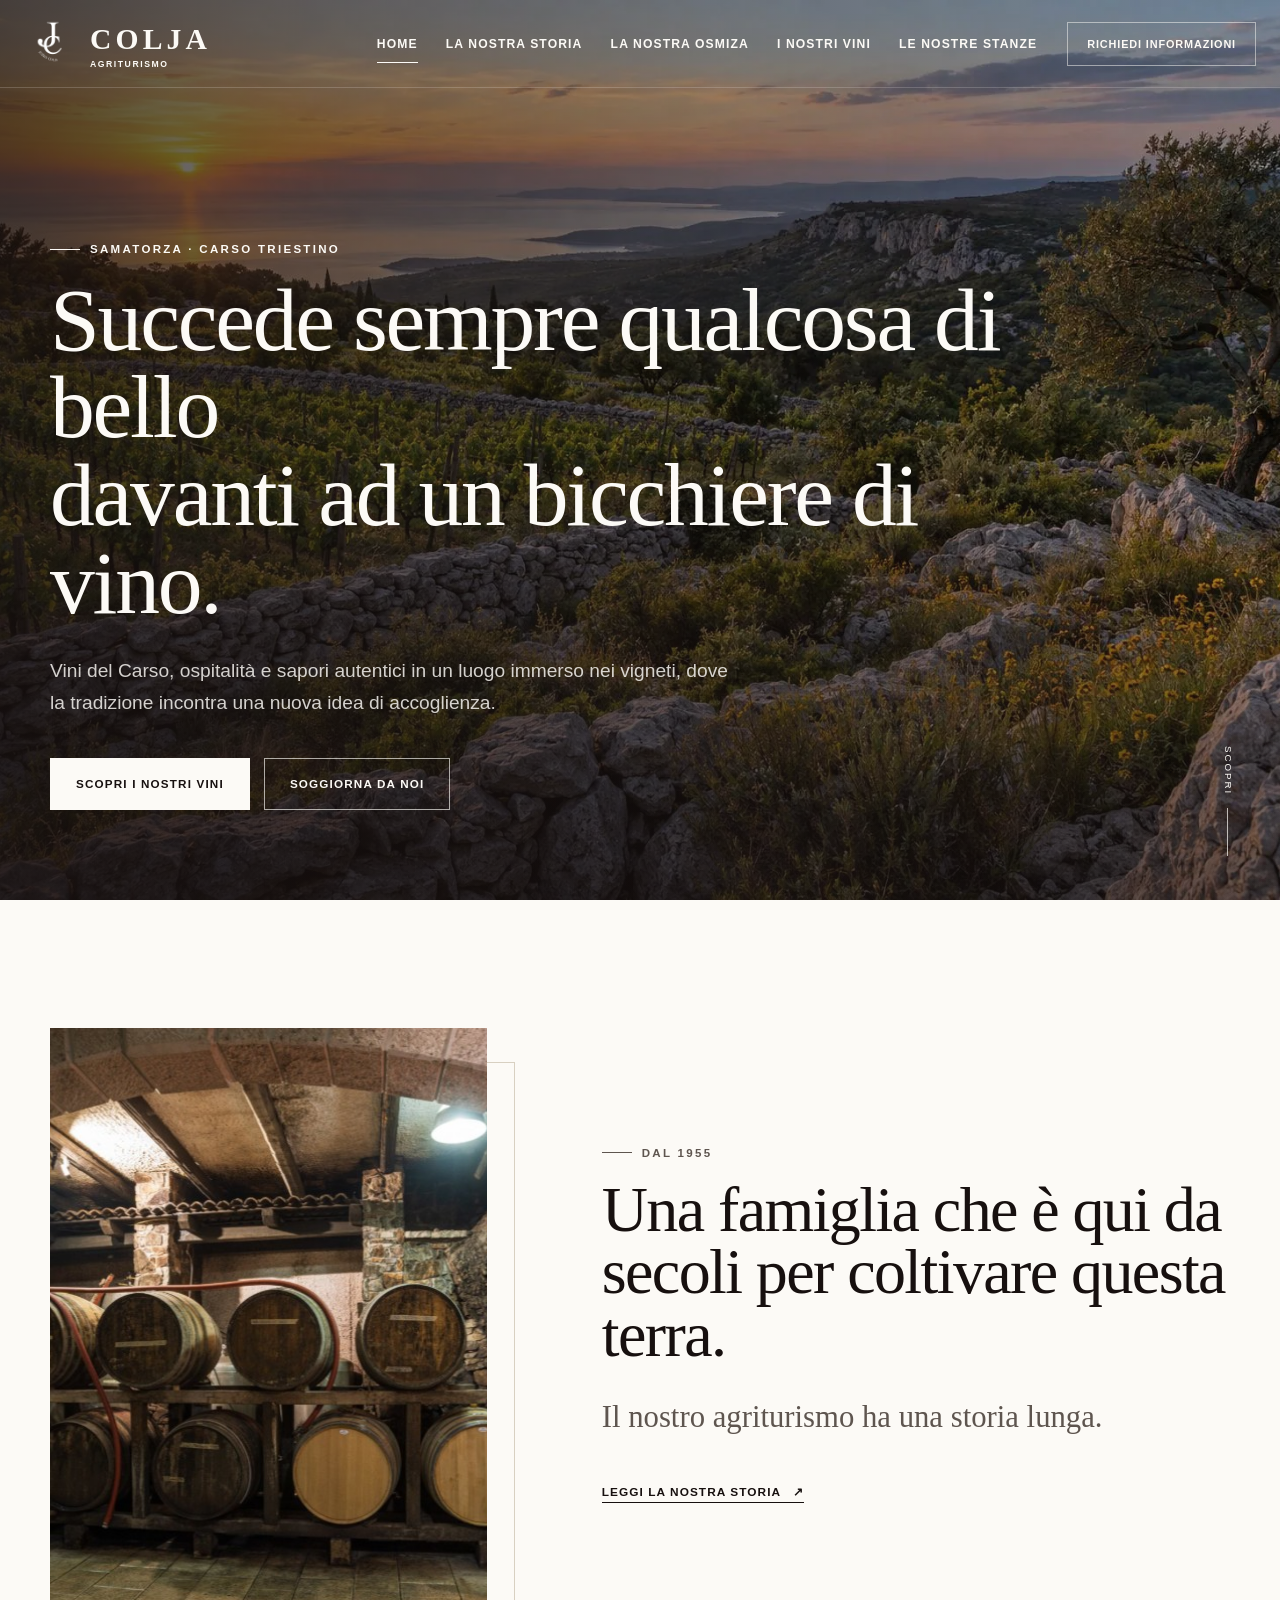
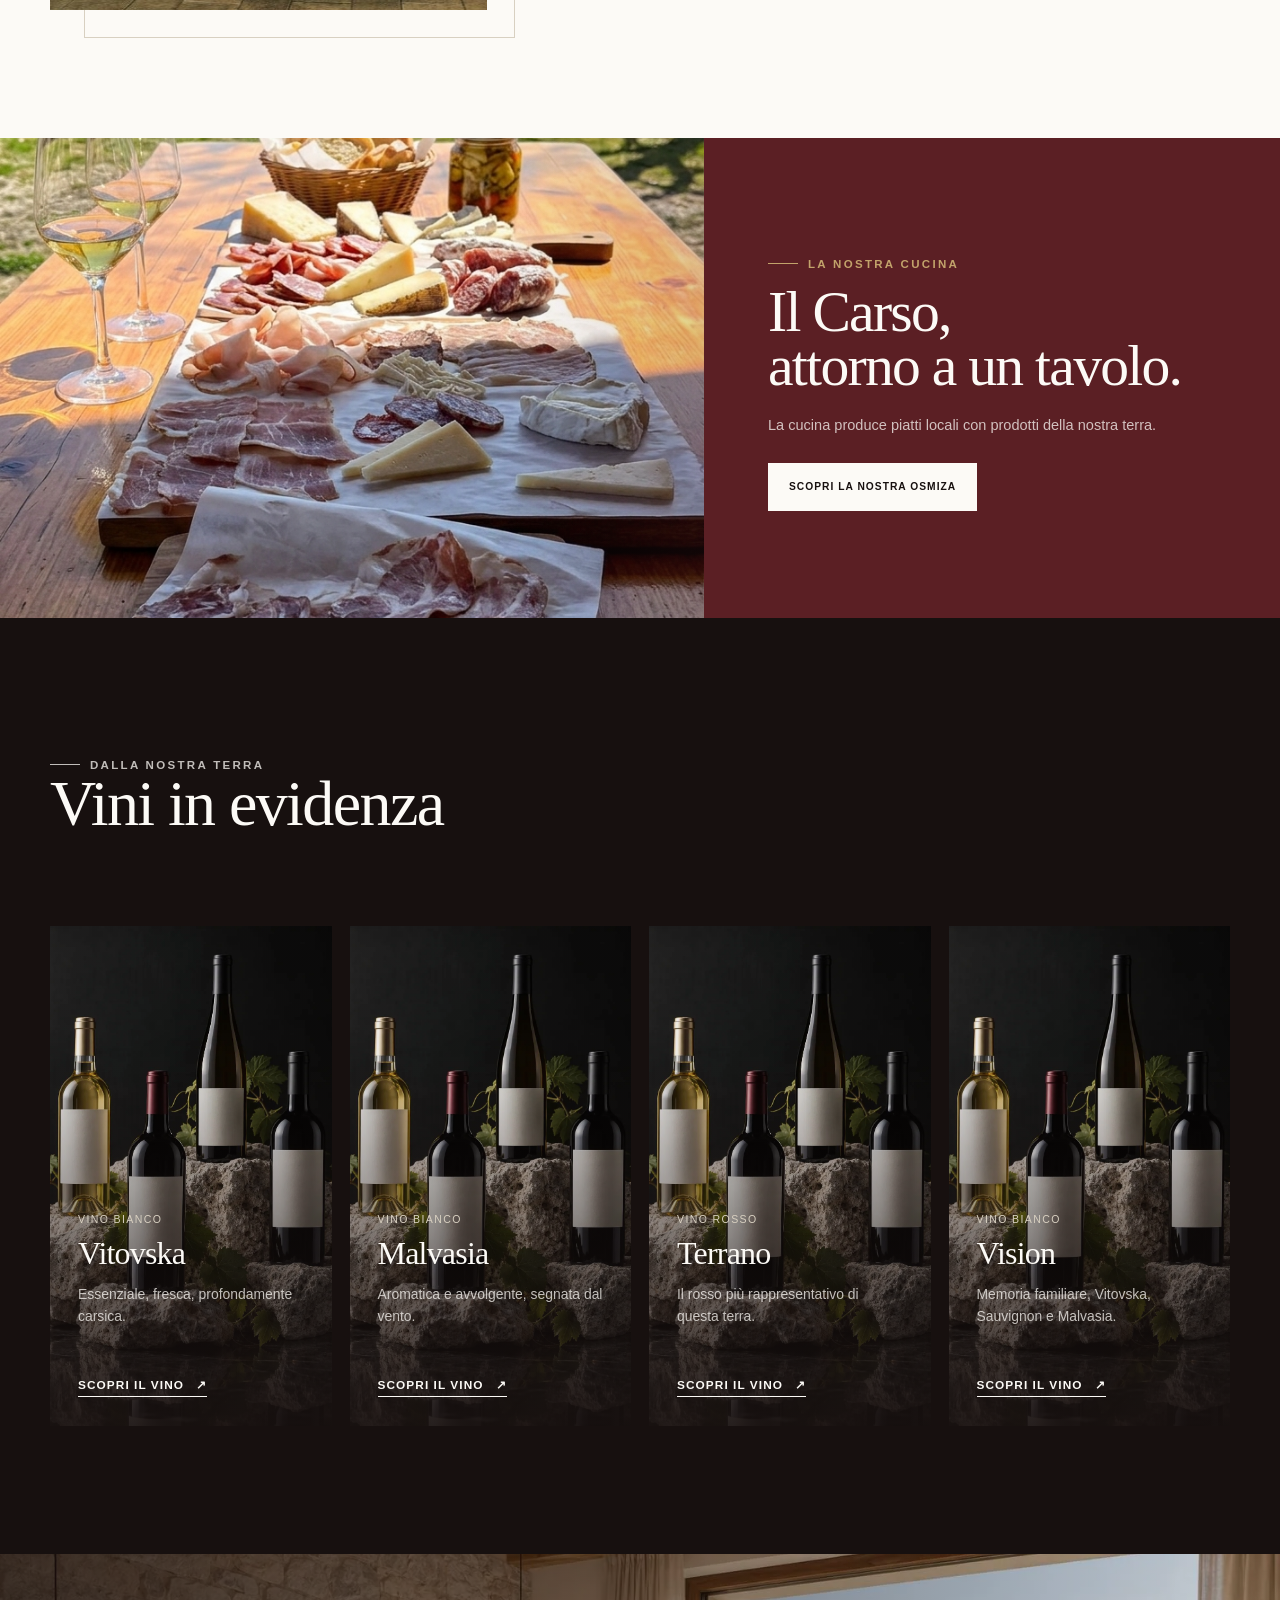
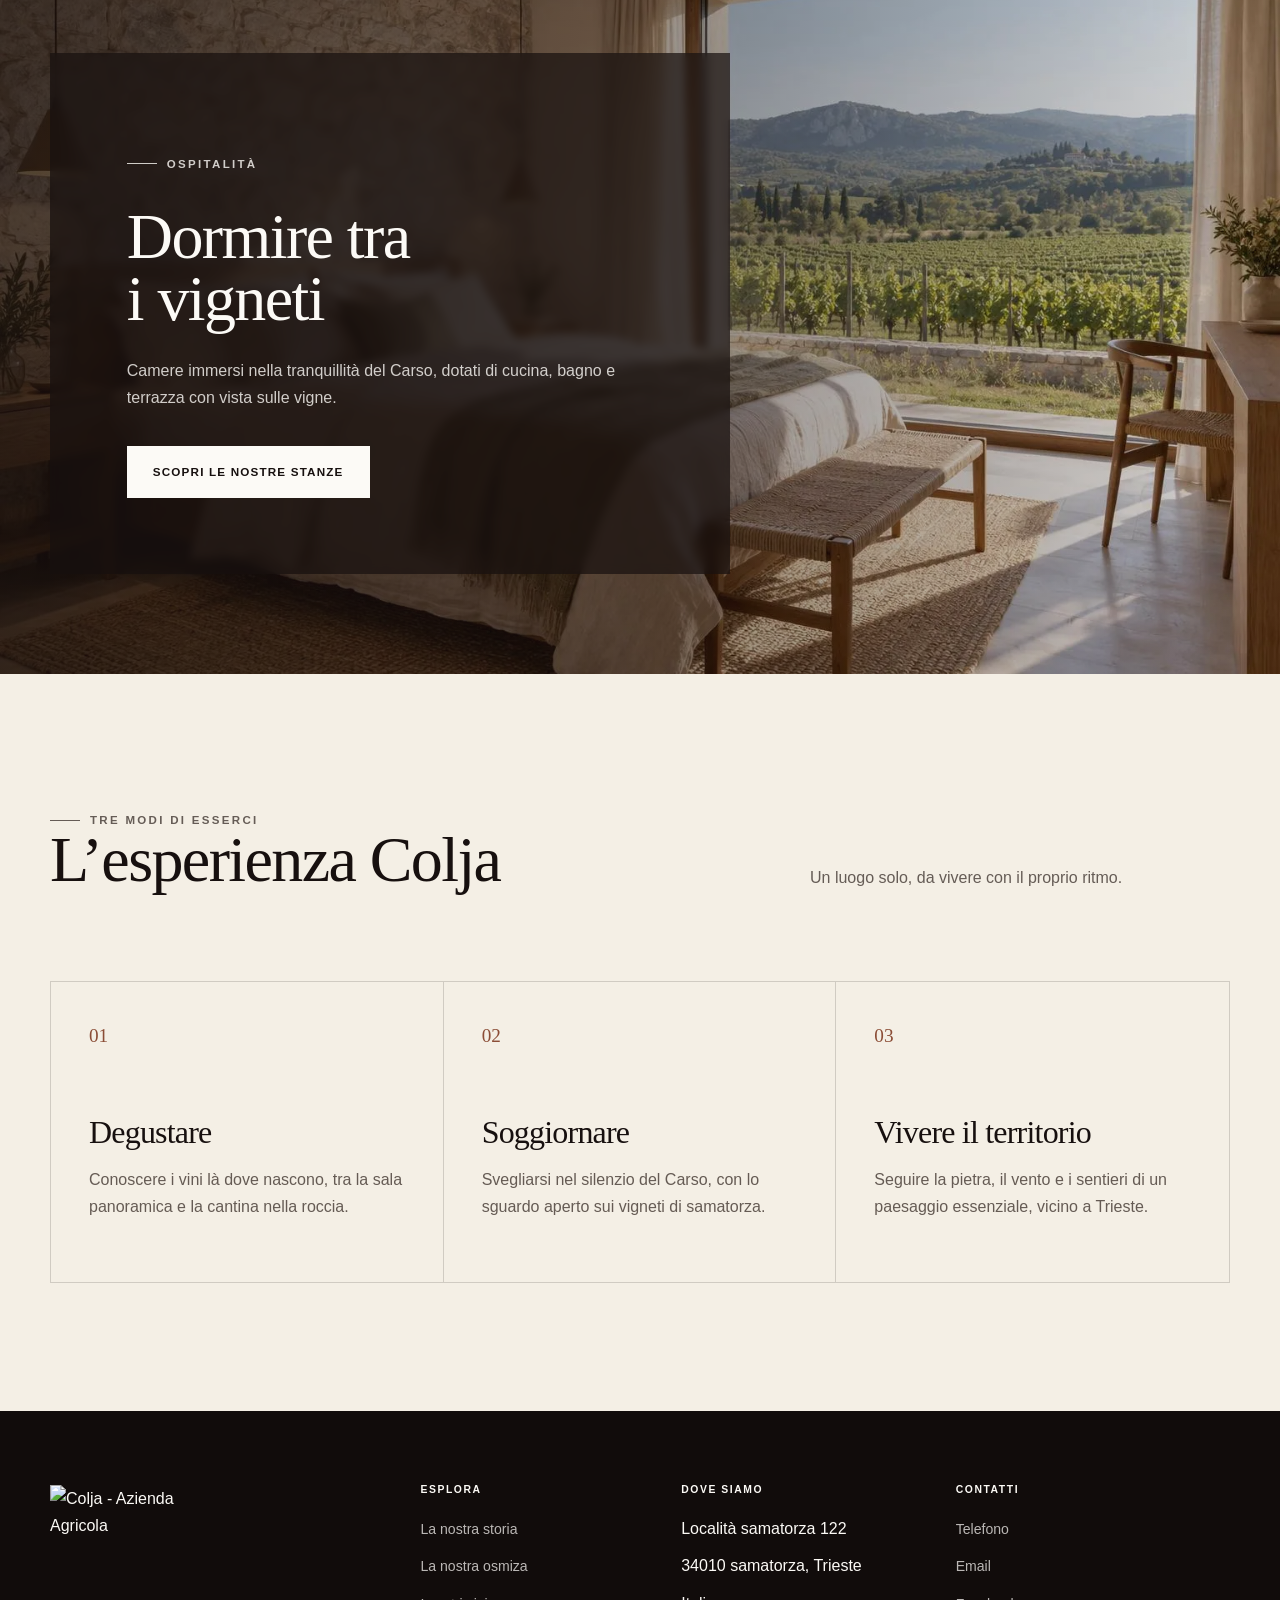
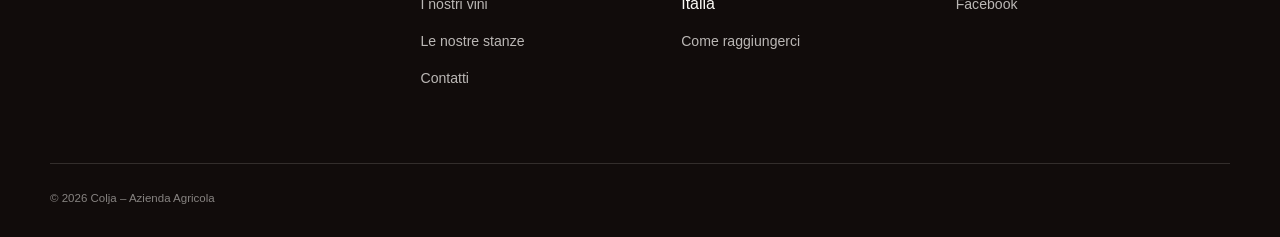
==== index.html @ f66b327b "Add files via upload" ====
<!doctype html>
<html lang="it">

<head>
  <meta charset="utf-8">
  <meta name="viewport" content="width=device-width, initial-scale=1">
  <title>Colja | Vini, agriturismo e ospitalità nel Carso</title>
  <meta name="description"
    content="Scopri l’Azienda Agricola Colja a samatorza: vini del Carso, degustazioni e soggiorni tra i vigneti vicino a Trieste.">
  <meta name="theme-color" content="#17100f">
  <meta name="color-scheme" content="light">
  <meta property="og:type" content="website">
  <meta property="og:title" content="Colja | Vini, agriturismo e ospitalità nel Carso">
  <meta property="og:description"
    content="Scopri l’Azienda Agricola Colja a samatorza: vini del Carso, degustazioni e soggiorni tra i vigneti vicino a Trieste.">
  <meta property="og:image" content="assets/images/home/karst_vineyard_dawn.jpg">
  <link rel="icon" href="assets/icons/favicon.svg" type="image/svg+xml">
  <link rel="stylesheet" href="css/style.css?v=2">
  <script
    type="application/ld+json">{"@context":"https://schema.org","@graph":[{"@type":["Winery","LocalBusiness"],"@id":"#Colja","name":"Colja – Azienda Agricola","address":{"@type":"PostalAddress","streetAddress":"Località samatorza 122","postalCode":"34010","addressLocality":"samatorza","addressRegion":"Trieste","addressCountry":"IT"},"sameAs":["https://www.facebook.com/ViniColja/"],"description":"Azienda agricola familiare, cantina e ospitalità nel Carso triestino."},{"@type":"FarmStay","@id":"#agriturismo-Colja","name":"Agriturismo Colja","address":{"@type":"PostalAddress","streetAddress":"Località samatorza 122","postalCode":"34010","addressLocality":"samatorza","addressRegion":"Trieste","addressCountry":"IT"},"parentOrganization":{"@id":"#Colja"}},{"@type":"BreadcrumbList","itemListElement":[{"@type":"ListItem","position":1,"name":"Home","item":"index.html"}]}]}</script>
</head>

<body class="">
  <a class="skip-link" href="#contenuto">Vai al contenuto</a>
  <div id="site-live" class="skip-link" aria-live="polite"></div>
  <header class="site-header">
    <div class="header-inner">
      <a class="brand" href="index.html" aria-label="Colja, torna alla home">
        <img class="brand-symbol" src="assets/logo/colja-logo.png" alt="" aria-hidden="true">

        <span class="brand-copy">
          <strong>Colja</strong>
          <span>Agriturismo</span>
        </span>
      </a>
      <nav class="main-nav" id="main-menu" aria-label="Navigazione principale">
        <a href="index.html" data-page="index.html">Home</a>
        <a href="storia.html" data-page="storia.html">La nostra storia</a>
        <a href="osmiza.html" data-page="osmiza.html">La nostra osmiza</a>
        <a href="vini.html" data-page="vini.html">I nostri vini</a>
        <a href="stanze.html" data-page="stanze.html">Le nostre stanze</a>
        <a class="btn mobile-only" href="contatti.html">Richiedi informazioni</a>
      </nav>
      <a class="header-cta" href="contatti.html">Richiedi informazioni</a>
      <button class="menu-toggle" type="button" aria-expanded="false" aria-controls="main-menu"
        aria-label="Apri menu"><span></span></button>
    </div>
  </header>
  <main id="contenuto">
    <section class="hero">
      <div class="hero__media">
        <picture>
          <source srcset="assets/images/home/karst_sunset.webp" type="image/webp"><img
            src="assets/images/home/karst_sunset.jpg" alt="Vigneti del Carso all’alba tra pietra calcarea e terra rossa"
            fetchpriority="high">
        </picture>
      </div>
      <div class="hero__overlay"></div>
      <div class="hero__content">
        <p class="eyebrow">samatorza · Carso triestino</p>
        <h1>Succede sempre qualcosa di bello<br>davanti ad un bicchiere di vino.</h1>
        <p class="hero__intro">Vini del Carso, ospitalità e sapori autentici in un luogo immerso nei vigneti, dove la
          tradizione incontra una nuova idea di accoglienza.</p>
        <div class="btn-row"><a class="btn btn--light" href="vini.html">Scopri i nostri vini</a><a
            class="btn btn--ghost-light" href="stanze.html">Soggiorna da noi</a></div>
      </div>
      <a class="scroll-cue" href="#introduzione">Scopri</a>
    </section>
    <section class="section" id="introduzione">
      <div class="container intro-grid">
        <div class="intro-grid__image reveal">
          <picture>
            <img src="assets/images/home/winemaker_vines.jpg" alt="Vignaiolo al lavoro tra i filari carsici"
              loading="lazy">
          </picture>
        </div>
        <div class="intro-grid__copy reveal reveal-delay">
          <p class="eyebrow">Dal 1955</p>
          <h2>Una famiglia che è qui da secoli
            per coltivare questa terra.</h2>
          <p class="lead">Il nostro agriturismo
            ha una storia lunga.</p>
          <a class="text-link" href="storia.html">Leggi la nostra storia</a>
        </div>
      </div>
    </section>
    <!-- <section class="section section--dark">
      <div class="container territory-grid">
        <div class="territory-grid__media reveal">
          <picture>
            <source srcset="assets/images/home/karst_stone_vines.webp" type="image/webp"><img
              src="assets/images/home/karst_stone_vines.jpg"
              alt="Filari del Carso tra calcare, terra rossa e vegetazione mediterranea" loading="lazy">
          </picture>
        </div>
        <div class="territory-grid__copy reveal reveal-delay">
          <p class="eyebrow">Il territorio</p>
          <h2>Coltivare<br>il Carso</h2>
          <p>Qui la vite cresce tra pietra calcarea, vento e vegetazione mediterranea. Un ambiente essenziale e
            caratteristico, nel quale ogni vigneto richiede presenza, attenzione e rispetto.</p>
          <div class="elements">
            <div class="element"><span>Pietra</span><small>Calcare</small></div>
            <div class="element"><span>Vento</span><small>Bora</small></div>
            <div class="element"><span>Vite</span><small>Presenza</small></div>
          </div>
        </div>
      </div>
    </section> -->
    <section class="home-osmiza" aria-labelledby="home-osmiza-title">

      <!-- Immagine -->
      <div class="home-osmiza__media">
        <img src="assets/images/home/osmiza.jpg" alt="L'osmiza Colja tra vigneti e pietra carsica" loading="lazy"
          decoding="async" width="1200" height="800">
      </div>


      <!-- Contenuto -->
      <div class="home-osmiza__content">

        <div class="home-osmiza__inner reveal">

          <p class="eyebrow">
            La nostra cucina
          </p>

          <h2 id="home-osmiza-title">
            Il Carso,<br>
            attorno a un tavolo.
          </h2>

          <p class="home-osmiza__intro">

            La cucina
            produce piatti locali
            con prodotti della nostra terra.
          </p>


          <div class="home-osmiza__actions">

            <a class="btn btn--light" href="osmiza.html">
              Scopri la nostra osmiza
            </a>

          </div>

        </div>

      </div>

    </section>


    <section class="section section--dark">
      <div class="container">
        <div class="section-heading reveal">
          <div>
            <p class="eyebrow">Dalla nostra terra</p>
            <h2>Vini in evidenza</h2>
          </div>
        </div>
        <div class="featured-wines">
          <a class="wine-teaser reveal" href="vini.html#vitovska">
            <picture>
              <source srcset="assets/images/vini/bottles_limestone.webp" type="image/webp"><img
                src="assets/images/vini/bottles_limestone.jpg"
                alt="Bottiglia di Vitovska presentata sulla pietra carsica" loading="lazy">
            </picture>
            <div class="wine-teaser__copy"><small>Vino bianco</small>
              <h3>Vitovska</h3>
              <p>Essenziale, fresca, profondamente carsica.</p><span class="text-link">Scopri il vino</span>
            </div>
          </a><a class="wine-teaser reveal" href="vini.html#malvasia">
            <picture>
              <source srcset="assets/images/vini/bottles_limestone.webp" type="image/webp"><img
                src="assets/images/vini/bottles_limestone.jpg"
                alt="Bottiglia di Malvasia presentata sulla pietra carsica" loading="lazy">
            </picture>
            <div class="wine-teaser__copy"><small>Vino bianco</small>
              <h3>Malvasia</h3>
              <p>Aromatica e avvolgente, segnata dal vento.</p><span class="text-link">Scopri il vino</span>
            </div>
          </a><a class="wine-teaser reveal" href="vini.html#terrano">
            <picture>
              <source srcset="assets/images/vini/bottles_limestone.webp" type="image/webp"><img
                src="assets/images/vini/bottles_limestone.jpg"
                alt="Bottiglia di Terrano presentata sulla pietra carsica" loading="lazy">
            </picture>
            <div class="wine-teaser__copy"><small>Vino rosso</small>
              <h3>Terrano</h3>
              <p>Il rosso più rappresentativo di questa terra.</p><span class="text-link">Scopri il vino</span>
            </div>
          </a><a class="wine-teaser reveal" href="vini.html#womanvision">
            <picture>
              <source srcset="assets/images/vini/bottles_limestone.webp" type="image/webp"><img
                src="assets/images/vini/bottles_limestone.jpg" alt="Bottiglia di Loza presentata sulla pietra carsica"
                loading="lazy">
            </picture>
            <div class="wine-teaser__copy"><small>Vino bianco</small>
              <h3>Vision</h3>
              <p>Memoria familiare, Vitovska, Sauvignon e Malvasia.</p><span class="text-link">Scopri il vino</span>
            </div>
          </a>
        </div>
      </div>
    </section>
    <section class="stay-banner">
      <div class="stay-banner__media">
        <picture>
          <source srcset="assets/images/home/room_natural.webp" type="image/webp"><img
            src="assets/images/home/room_natural.jpg" alt="Camera contemporanea con affaccio sui vigneti"
            loading="lazy">
        </picture>
      </div>
      <div class="stay-banner__veil"></div>
      <div class="stay-banner__copy">
        <div class="reveal">
          <p class="eyebrow">Ospitalità</p>
          <h2>Dormire tra<br>i vigneti</h2>
          <p>Camere immersi nella tranquillità del Carso, dotati di cucina, bagno e terrazza con
            vista sulle vigne.</p><a class="btn btn--light" href="stanze.html">Scopri le nostre stanze</a>
        </div>
      </div>
    </section>
    <section class="section section--ivory">
      <div class="container">
        <div class="section-heading reveal">
          <div>
            <p class="eyebrow">Tre modi di esserci</p>
            <h2>L’esperienza Colja</h2>
          </div>
          <p>Un luogo solo, da vivere con il proprio ritmo.</p>
        </div>
        <div class="experience-grid">
          <article class="experience reveal"><span class="experience__num">01</span>
            <h3>Degustare</h3>
            <p>Conoscere i vini là dove nascono, tra la sala panoramica e la cantina nella roccia.</p>
          </article>
          <article class="experience reveal"><span class="experience__num">02</span>
            <h3>Soggiornare</h3>
            <p>Svegliarsi nel silenzio del Carso, con lo sguardo aperto sui vigneti di samatorza.</p>
          </article>
          <article class="experience reveal"><span class="experience__num">03</span>
            <h3>Vivere il territorio</h3>
            <p>Seguire la pietra, il vento e i sentieri di un paesaggio essenziale, vicino a Trieste.</p>
          </article>
        </div>
      </div>
    </section>
    <!-- <section class="section section--wine">
      <div class="container final-cta">
        <div class="reveal">
          <p class="eyebrow">Vieni a samatorza</p>
          <h2>Il Carso, con un ritmo diverso.</h2>
          <p>Vieni a conoscere i nostri vini, fermati tra i vigneti e scopri l’ospitalità della famiglia Colja.</p>
        </div>
        <div class="btn-row reveal"><a class="btn btn--light" href="contatti.html#modulo-contatti">Richiedi
            informazioni</a><a class="btn btn--ghost-light" href="contatti.html#mappa">Come raggiungerci</a></div>
      </div>
    </section> -->
  </main>
  <footer class="site-footer">
    <div class="container footer-grid">
      <!-- <div class="footer-brand"><a href="index.html"><strong>Colja</strong><span>Azienda Agricola · Kmetija</span></a>
        <p>Vino, terra e ospitalità nel Carso.</p>
      </div> -->
      <div class="footer-brand">

        <a href="index.html" class="footer-logo" aria-label="Colja - Torna alla home">
          <img src="assets/logo/Colja-logo.png" alt="Colja - Azienda Agricola">
        </a>

      </div>
      <div class="footer-col">
        <h2>Esplora</h2>
        <ul>
          <li><a href="storia.html">La nostra storia</a></li>
          <li><a href="osmiza.html">La nostra osmiza</a></li>
          <li><a href="vini.html">I nostri vini</a></li>
          <li><a href="stanze.html">Le nostre stanze</a></li>
          <li><a href="contatti.html">Contatti</a></li>
        </ul>
      </div>
      <div class="footer-col">
        <h2>Dove siamo</h2>
        <ul>
          <li>Località samatorza 122</li>
          <li>34010 samatorza, Trieste</li>
          <li>Italia</li>
          <li><a href="contatti.html#mappa">Come raggiungerci</a></li>
        </ul>
      </div>
      <div class="footer-col">
        <h2>Contatti</h2>
        <ul>
          <li><a href="contatti.html#modulo-contatti" data-contact-phone>Telefono</a></li>
          <li><a href="contatti.html#modulo-contatti" data-contact-email>Email</a></li>
          <li><a data-facebook target="_blank" rel="noopener">Facebook</a></li>
        </ul>
      </div>
    </div>
    <div class="container footer-bottom"><span>© <span data-year></span> Colja – Azienda Agricola</span>

    </div>
  </footer>
  <button class="back-to-top" type="button" aria-label="Torna in alto">↑</button>
  <script src="js/main.js"></script>
</body>

</html>
---- css/style.css ----
/* BUDIN — offline editorial design system */
:root {
  --ink: #17100f;
  --wine: #5b1f24;
  --earth: #8b4d36;
  --vine: #26352b;
  --stone: #d8d0c1;
  --ivory: #f4efe5;
  --champagne: #c2a36b;
  --paper: #fcfaf6;
  --muted: #6e655d;
  --line: rgba(23, 16, 15, .16);
  --serif: "Cormorant Garamond", Georgia, "Times New Roman", serif;
  --sans: Inter, Arial, Helvetica, sans-serif;
  --header-h: 88px;
  --container: min(1180px, calc(100vw - 48px));
  --shadow: 0 24px 60px rgba(23, 16, 15, .16);
  --ease: cubic-bezier(.22, 1, .36, 1);
}
* { box-sizing: border-box; }
html { scroll-behavior: smooth; scroll-padding-top: var(--header-h); }
body { margin: 0; overflow-x: hidden; background: var(--paper); color: var(--ink); font: 400 1rem/1.7 var(--sans); -webkit-font-smoothing: antialiased; }
body.is-locked { overflow: hidden; }
img { display: block; width: 100%; height: auto; }
a { color: inherit; text-decoration: none; }
button, input, select, textarea { font: inherit; }
button, a { -webkit-tap-highlight-color: transparent; }
button { color: inherit; }
:focus-visible { outline: 3px solid var(--champagne); outline-offset: 4px; }
::selection { color: var(--paper); background: var(--wine); }
.container { width: var(--container); margin-inline: auto; }
.narrow { width: min(820px, calc(100vw - 48px)); margin-inline: auto; }
.skip-link { position: fixed; z-index: 999; top: 12px; left: 12px; padding: 12px 18px; transform: translateY(-150%); background: var(--paper); color: var(--ink); border-radius: 2px; }
.skip-link:focus { transform: translateY(0); }
.eyebrow { display: inline-flex; align-items: center; gap: 10px; margin: 0 0 18px; color: var(--earth); font-size: .72rem; font-weight: 700; letter-spacing: .2em; line-height: 1.4; text-transform: uppercase; }
.eyebrow::before { content: ""; width: 30px; height: 1px; background: currentColor; }
.display, h1, h2, h3 { margin: 0; font-family: var(--serif); font-weight: 500; line-height: .98; letter-spacing: -.025em; }
h1 { font-size: clamp(3rem, 7vw, 7rem); }
h2 { font-size: clamp(2.4rem, 5vw, 5.2rem); }
h3 { font-size: clamp(1.6rem, 2.5vw, 2.45rem); }
p { margin: 0 0 1.25em; }
.lead { max-width: 760px; color: #4f4742; font-family: var(--serif); font-size: clamp(1.35rem, 2.4vw, 2.1rem); line-height: 1.35; }
.section { padding: clamp(84px, 10vw, 150px) 0; }
.section--compact { padding: clamp(64px, 7vw, 100px) 0; }
.section--dark { background: var(--ink); color: var(--paper); }
.section--wine { background: var(--wine); color: var(--paper); }
.section--ivory { background: var(--ivory); }
.section-heading { display: grid; grid-template-columns: minmax(0, 1.25fr) minmax(260px, .75fr); gap: 60px; align-items: end; margin-bottom: clamp(48px, 7vw, 90px); }
.section-heading p { margin: 0; color: #655c56; }
.section--dark .section-heading p, .section--wine .section-heading p { color: rgba(252,250,246,.74); }

/* Header */
.site-header { position: fixed; z-index: 100; inset: 0 0 auto; height: var(--header-h); color: var(--paper); transition: background .4s ease, color .4s ease, box-shadow .4s ease; }
.site-header::after { content: ""; position: absolute; inset: auto 0 0; height: 1px; background: rgba(252,250,246,.18); transition: background .4s ease; }
.site-header.is-scrolled, .site-header.menu-open { background: rgba(244,239,229,.97); color: var(--ink); box-shadow: 0 10px 30px rgba(23,16,15,.08); backdrop-filter: blur(14px); }
.site-header.is-scrolled::after, .site-header.menu-open::after { background: var(--line); }
.header-inner { width: min(1380px, calc(100vw - 48px)); height: 100%; margin: auto; display: flex; align-items: center; gap: 30px; }
.brand { position: relative; z-index: 103; display: inline-flex; flex-direction: column; flex: 0 0 auto; line-height: 1; }
.brand strong { font-family: var(--serif); font-size: 1.85rem; font-weight: 600; letter-spacing: .14em; }
.brand span { margin-top: 6px; font-size: .54rem; font-weight: 600; letter-spacing: .18em; text-transform: uppercase; }
.main-nav { display: flex; align-items: center; gap: clamp(18px, 2.2vw, 36px); margin-left: auto; }
.main-nav a { position: relative; font-size: .76rem; font-weight: 600; letter-spacing: .09em; text-transform: uppercase; white-space: nowrap; }
.main-nav a::after { content: ""; position: absolute; left: 0; right: 100%; bottom: -9px; height: 1px; background: currentColor; transition: right .3s var(--ease); }
.main-nav a:hover::after, .main-nav a[aria-current="page"]::after { right: 0; }
.lang-switch { display: flex; gap: 8px; padding-left: 18px; border-left: 1px solid currentColor; font-size: .63rem; font-weight: 700; letter-spacing: .08em; }
.lang-switch button { padding: 4px 1px; border: 0; border-bottom: 1px solid transparent; background: transparent; cursor: pointer; }
.lang-switch button[aria-pressed="true"] { border-color: currentColor; }
.header-cta { display: inline-flex; min-height: 44px; align-items: center; justify-content: center; padding: 0 19px; border: 1px solid rgba(252,250,246,.5); font-size: .68rem; font-weight: 700; letter-spacing: .08em; text-transform: uppercase; }
.site-header.is-scrolled .header-cta { border-color: var(--ink); }
.menu-toggle { position: relative; z-index: 103; display: none; width: 48px; height: 48px; margin-left: auto; border: 1px solid currentColor; background: transparent; cursor: pointer; }
.menu-toggle span, .menu-toggle::before, .menu-toggle::after { content: ""; position: absolute; left: 12px; width: 22px; height: 1px; background: currentColor; transition: transform .3s ease, top .3s ease, opacity .3s ease; }
.menu-toggle::before { top: 16px; }
.menu-toggle span { top: 23px; }
.menu-toggle::after { top: 30px; }
.menu-toggle[aria-expanded="true"]::before { top: 23px; transform: rotate(45deg); }
.menu-toggle[aria-expanded="true"] span { opacity: 0; }
.menu-toggle[aria-expanded="true"]::after { top: 23px; transform: rotate(-45deg); }
.brand-symbol {
  transition: filter .4s ease;
}

.site-header.is-scrolled .brand-symbol,
.site-header.menu-open .brand-symbol {
  filter: brightness(0) saturate(100%);
}
/* Buttons */
.btn-row { display: flex; flex-wrap: wrap; gap: 14px; }
.btn { display: inline-flex; min-height: 52px; align-items: center; justify-content: center; gap: 13px; padding: 0 25px; border: 1px solid var(--ink); background: var(--ink); color: var(--paper); font-size: .73rem; font-weight: 700; letter-spacing: .1em; line-height: 1.2; text-align: center; text-transform: uppercase; transition: transform .3s var(--ease), background .3s ease, color .3s ease; cursor: pointer; }
.btn:hover { transform: translateY(-2px); background: var(--wine); border-color: var(--wine); }
.btn--light { border-color: var(--paper); background: var(--paper); color: var(--ink); }
.btn--light:hover { background: var(--champagne); border-color: var(--champagne); color: var(--ink); }
.btn--ghost { background: transparent; color: var(--ink); }
.btn--ghost:hover { color: var(--paper); }
.btn--ghost-light { border-color: rgba(252,250,246,.65); background: transparent; color: var(--paper); }
.btn--ghost-light:hover { background: var(--paper); border-color: var(--paper); color: var(--ink); }
.text-link { display: inline-flex; align-items: center; gap: 12px; border-bottom: 1px solid currentColor; font-size: .74rem; font-weight: 700; letter-spacing: .09em; text-transform: uppercase; }
.text-link::after { content: "↗"; }

/* Heroes */
.hero { position: relative; min-height: 100svh; display: flex; align-items: flex-end; overflow: hidden; background: var(--ink); color: var(--paper); }
.hero__media, .hero__overlay { position: absolute; inset: 0; }
.hero__media img { width: 100%; height: 100%; object-fit: cover; }
.hero__overlay { background: linear-gradient(90deg, rgba(23,16,15,.74) 0%, rgba(23,16,15,.35) 58%, rgba(23,16,15,.12) 100%), linear-gradient(0deg, rgba(23,16,15,.58), transparent 55%); }
.hero__content { position: relative; z-index: 1; width: min(1180px, calc(100vw - 48px)); margin: 0 auto; padding: calc(var(--header-h) + 110px) 0 clamp(88px, 10vh, 130px); }
.hero .eyebrow { color: var(--paper); }
.hero h1 { max-width: 980px; }
.hero__intro { max-width: 680px; margin: 28px 0 38px; color: rgba(252,250,246,.82); font-size: clamp(1.02rem, 1.5vw, 1.22rem); }
.scroll-cue { position: absolute; z-index: 2; right: 44px; bottom: 44px; display: flex; align-items: center; gap: 13px; writing-mode: vertical-rl; font-size: .61rem; letter-spacing: .2em; text-transform: uppercase; }
.scroll-cue::after { content: ""; width: 1px; height: 48px; background: rgba(252,250,246,.7); }
.inner-hero { position: relative; min-height: min(76vh, 760px); display: flex; align-items: flex-end; overflow: hidden; background: var(--ink); color: var(--paper); }
.inner-hero__media, .inner-hero__overlay { position: absolute; inset: 0; }
.inner-hero__media img { height: 100%; object-fit: cover; }
.inner-hero__overlay { background: linear-gradient(0deg, rgba(23,16,15,.72), rgba(23,16,15,.1) 75%); }
.inner-hero__content { position: relative; z-index: 1; width: var(--container); margin-inline: auto; padding: calc(var(--header-h) + 80px) 0 80px; }
.inner-hero h1 { max-width: 920px; }
.inner-hero p { max-width: 700px; margin: 22px 0 0; color: rgba(252,250,246,.8); font-family: var(--serif); font-size: clamp(1.25rem, 2vw, 1.8rem); }
.breadcrumb { display: flex; flex-wrap: wrap; gap: 8px; margin: 0 0 24px; padding: 0; list-style: none; font-size: .68rem; letter-spacing: .1em; text-transform: uppercase; }
.breadcrumb li + li::before { content: "/"; margin-right: 8px; opacity: .6; }

/* Home editorial sections */
.intro-grid { display: grid; grid-template-columns: minmax(0, .82fr) minmax(0, 1.18fr); gap: clamp(50px, 9vw, 130px); align-items: center; }
.intro-grid__image { position: relative; width: min(100%, 480px); margin-inline: auto; }
.intro-grid__image::before { content: ""; position: absolute; inset: 34px -28px -28px 34px; border: 1px solid var(--stone); }
.intro-grid__image picture { position: relative; }
.intro-grid__image img { aspect-ratio: 3 / 4; object-fit: cover; }
.intro-grid__copy h2 { margin-bottom: 30px; }
.intro-grid__copy p { max-width: 650px; color: #5e554f; }
.territory-grid { display: grid; grid-template-columns: minmax(0, 1.1fr) minmax(280px, .9fr); gap: clamp(50px, 8vw, 110px); align-items: center; }
.territory-grid__media img { aspect-ratio: 4 / 3; object-fit: cover; }
.territory-grid__copy p:not(.eyebrow) { max-width: 580px; margin-top: 28px; color: rgba(252,250,246,.72); }
.elements { display: grid; grid-template-columns: repeat(3, 1fr); gap: 1px; margin-top: 45px; background: rgba(252,250,246,.2); }
.element { min-height: 135px; display: flex; flex-direction: column; justify-content: flex-end; padding: 20px; background: var(--ink); }
.element span { color: var(--champagne); font-family: var(--serif); font-size: 1.7rem; }
.element small { color: rgba(252,250,246,.62); font-size: .64rem; letter-spacing: .12em; text-transform: uppercase; }
.featured-wines { display: grid; grid-template-columns: repeat(4, 1fr); gap: 18px; }
.wine-teaser { position: relative; min-height: 500px; display: flex; align-items: flex-end; overflow: hidden; color: var(--paper); }
.wine-teaser img { position: absolute; inset: 0; height: 100%; object-fit: cover; transition: transform .8s var(--ease); }
.wine-teaser::after { content: ""; position: absolute; inset: 0; background: linear-gradient(0deg, rgba(23,16,15,.9), rgba(23,16,15,.08) 74%); }
.wine-teaser:hover img { transform: scale(1.045); }
.wine-teaser__copy { position: relative; z-index: 1; padding: 28px; }
.wine-teaser__copy small { display: block; margin-bottom: 9px; color: var(--stone); font-size: .66rem; letter-spacing: .13em; text-transform: uppercase; }
.wine-teaser__copy h3 { margin-bottom: 14px; }
.wine-teaser__copy p { min-height: 70px; color: rgba(252,250,246,.74); font-size: .87rem; line-height: 1.6; }
.stay-banner { position: relative; min-height: min(80vh, 800px); display: flex; align-items: center; overflow: hidden; color: var(--paper); }
.stay-banner__media, .stay-banner__veil { position: absolute; inset: 0; }
.stay-banner__media img { height: 100%; object-fit: cover; }
.stay-banner__veil { background: linear-gradient(90deg, rgba(23,16,15,.75), rgba(23,16,15,.15)); }
.stay-banner__copy { position: relative; z-index: 1; width: var(--container); margin-inline: auto; }
.stay-banner__copy > div { max-width: 680px; padding: clamp(38px, 6vw, 78px); background: rgba(23,16,15,.7); backdrop-filter: blur(4px); }
.stay-banner p { margin: 26px 0 34px; color: rgba(252,250,246,.8); }
.experience-grid { display: grid; grid-template-columns: repeat(3, 1fr); border: 1px solid var(--line); }
.experience { min-height: 300px; padding: 38px; border-right: 1px solid var(--line); }
.experience:last-child { border: 0; }
.experience__num { color: var(--earth); font-family: var(--serif); font-size: 1.2rem; }
.experience h3 { margin: 64px 0 18px; }
.experience p { color: #655b54; }
.final-cta { display: grid; grid-template-columns: 1fr auto; gap: 48px; align-items: end; }
.final-cta p { max-width: 700px; margin: 25px 0 0; color: rgba(252,250,246,.72); }

/* Story */
.story-layout { display: grid; grid-template-columns: minmax(0, .92fr) minmax(0, 1.08fr); gap: clamp(55px, 9vw, 130px); align-items: start; }
.story-layout__media { position: sticky; top: calc(var(--header-h) + 28px); }
.story-layout__media img { aspect-ratio: 4 / 5; object-fit: cover; }
.story-layout__copy .lead { margin-bottom: 35px; }
.story-layout__copy p:not(.lead) { color: #5d544e; }
.pullquote { margin: 48px 0; padding: 35px 0 35px 35px; border-left: 2px solid var(--earth); font-family: var(--serif); font-size: clamp(1.55rem, 2.6vw, 2.45rem); line-height: 1.25; }
.timeline { display: grid; grid-template-columns: repeat(4, 1fr); margin-top: 70px; border-top: 1px solid var(--line); }
.timeline__item { position: relative; padding: 34px 28px 0 0; }
.timeline__item::before { content: ""; position: absolute; top: -5px; left: 0; width: 9px; height: 9px; border-radius: 50%; background: var(--wine); }
.timeline__year { display: block; margin-bottom: 12px; color: var(--wine); font-family: var(--serif); font-size: 2rem; }
.timeline__item p { color: #615852; font-size: .9rem; }
.story-gallery { display: grid; grid-template-columns: 1.2fr .8fr; gap: 18px; margin-top: clamp(70px, 9vw, 120px); }
.story-gallery img { height: 100%; object-fit: cover; }
.story-gallery picture:first-child img { aspect-ratio: 4 / 3; }
.story-gallery picture:last-child img { aspect-ratio: 3 / 4; }

/* Wine catalog */
.filter-bar { display: flex; flex-wrap: wrap; gap: 8px; margin-bottom: 42px; }
.filter-btn { min-height: 44px; padding: 0 20px; border: 1px solid var(--line); background: transparent; color: var(--ink); font-size: .69rem; font-weight: 700; letter-spacing: .09em; text-transform: uppercase; cursor: pointer; transition: .25s ease; }
.filter-btn:hover, .filter-btn.is-active { background: var(--ink); color: var(--paper); }
.wine-grid { display: grid; grid-template-columns: repeat(3, 1fr); gap: 24px; }
.wine-card { display: flex; flex-direction: column; min-width: 0; background: #fff; border: 1px solid rgba(23,16,15,.1); }
.wine-card__image { position: relative; overflow: hidden; background: #e7e0d4; }
.wine-card__image img { aspect-ratio: 4 / 4.6; object-fit: cover; transition: transform .7s var(--ease); }
.wine-card:hover .wine-card__image img { transform: scale(1.035); }
.wine-card__body { display: flex; flex: 1; flex-direction: column; padding: 27px; }
.wine-card__category { margin-bottom: 11px; color: var(--earth); font-size: .65rem; font-weight: 700; letter-spacing: .13em; text-transform: uppercase; }
.wine-card h3 { margin-bottom: 16px; }
.wine-card__description { flex: 1; color: #665c56; font-size: .92rem; }
.wine-card__availability { margin: 15px 0 20px; padding-top: 15px; border-top: 1px solid var(--line); font-size: .82rem; font-weight: 700; }
.wine-card__actions { display: flex; gap: 8px; }
.wine-card__actions .btn { min-height: 46px; flex: 1; padding-inline: 12px; font-size: .64rem; }
.catalog-note { margin: 34px 0 0; padding: 20px 24px; border-left: 2px solid var(--champagne); background: var(--ivory); color: #5c534d; font-size: .88rem; }
.philosophy { display: grid; grid-template-columns: 1fr 1fr; gap: clamp(45px, 8vw, 110px); align-items: center; }
.philosophy img { aspect-ratio: 4 / 3; object-fit: cover; }
.philosophy__copy p { color: rgba(252,250,246,.72); }

/* Rooms */
.gallery-grid { display: grid; grid-template-columns: repeat(12, 1fr); grid-auto-rows: clamp(170px, 18vw, 250px); gap: 12px; }
.gallery-item { position: relative; grid-column: span 4; overflow: hidden; border: 0; padding: 0; background: var(--stone); cursor: zoom-in; }
.gallery-item:nth-child(1), .gallery-item:nth-child(6) { grid-column: span 8; grid-row: span 2; }
.gallery-item:nth-child(2), .gallery-item:nth-child(3), .gallery-item:nth-child(4), .gallery-item:nth-child(5), .gallery-item:nth-child(7), .gallery-item:nth-child(8) { grid-column: span 4; }
.gallery-item img { width: 100%; height: 100%; object-fit: cover; transition: transform .7s var(--ease); }
.gallery-item:hover img { transform: scale(1.04); }
.gallery-item::after { content: "+"; position: absolute; right: 18px; bottom: 18px; width: 40px; height: 40px; display: grid; place-items: center; background: rgba(252,250,246,.92); color: var(--ink); font-size: 1.4rem; }
.room-list { display: grid; gap: 30px; }
.room-card { display: grid; grid-template-columns: minmax(0, 1.1fr) minmax(320px, .9fr); background: #fff; border: 1px solid var(--line); }
.room-card:nth-child(even) .room-card__media { order: 2; }
.room-card__media img { width: 100%; height: 100%; min-height: 470px; object-fit: cover; }
.room-card__body { display: flex; flex-direction: column; justify-content: center; padding: clamp(35px, 5vw, 68px); }
.room-card__body p { color: #605751; }
.room-features { display: flex; flex-wrap: wrap; gap: 8px; margin: 12px 0 27px; padding: 0; list-style: none; }
.room-features li { padding: 7px 11px; background: var(--ivory); font-size: .73rem; }
.room-note { margin-bottom: 25px; color: var(--earth) !important; font-size: .78rem; font-weight: 700; letter-spacing: .05em; text-transform: uppercase; }

/* Forms and contact */
.request-wrap { display: grid; grid-template-columns: minmax(250px, .7fr) minmax(0, 1.3fr); gap: clamp(45px, 8vw, 110px); }
.request-intro { position: sticky; top: calc(var(--header-h) + 28px); align-self: start; }
.request-intro p { margin-top: 26px; color: #655c56; }
.form { display: grid; grid-template-columns: repeat(2, 1fr); gap: 20px; }
.field { display: flex; flex-direction: column; gap: 8px; }
.field--full { grid-column: 1 / -1; }
.field label, .field > span { font-size: .72rem; font-weight: 700; letter-spacing: .06em; text-transform: uppercase; }
.field input, .field select, .field textarea { width: 100%; min-height: 50px; border: 1px solid rgba(23,16,15,.3); border-radius: 0; background: #fff; color: var(--ink); padding: 12px 14px; }
.field textarea { min-height: 150px; resize: vertical; }
.field input:focus, .field select:focus, .field textarea:focus { border-color: var(--wine); outline: 2px solid rgba(91,31,36,.14); }
.field [aria-invalid="true"] { border-color: #a12626; }
.field-error { min-height: 18px; color: #8d1d1d; font-size: .73rem; }
.check-field { grid-column: 1 / -1; display: grid; grid-template-columns: 22px 1fr; gap: 10px; align-items: start; font-size: .84rem; }
.check-field input { width: 18px; height: 18px; margin: 3px 0 0; accent-color: var(--wine); }
.form-actions { grid-column: 1 / -1; display: flex; flex-wrap: wrap; gap: 15px; align-items: center; }
.form-status { display: none; grid-column: 1 / -1; padding: 18px; border-left: 3px solid var(--vine); background: #e9efe9; color: var(--vine); }
.form-status.is-visible { display: block; }
.contact-grid { display: grid; grid-template-columns: minmax(280px, .8fr) minmax(0, 1.2fr); gap: clamp(50px, 8vw, 110px); align-items: start; }
.contact-details h2 { margin-bottom: 30px; }
.contact-details address { font-style: normal; font-family: var(--serif); font-size: 1.35rem; line-height: 1.5; }
.contact-actions { display: flex; flex-direction: column; align-items: flex-start; gap: 13px; margin: 30px 0; }
.contact-meta { padding-top: 24px; border-top: 1px solid var(--line); color: #645b55; font-size: .88rem; }
.map-card { position: relative; min-height: 540px; display: flex; align-items: flex-end; overflow: hidden; background: var(--vine); color: var(--paper); }
.map-card img { position: absolute; inset: 0; height: 100%; object-fit: cover; filter: saturate(.7); opacity: .64; }
.map-card::after { content: ""; position: absolute; inset: 0; background: linear-gradient(0deg, rgba(23,16,15,.82), transparent 70%); }
.map-card__content { position: relative; z-index: 1; padding: clamp(28px, 5vw, 54px); }
.map-card__content p { max-width: 480px; color: rgba(252,250,246,.78); }
.config-warning { display: none; margin: 15px 0; padding: 14px; border: 1px solid var(--champagne); background: #fff8e7; color: #5e4d28; font-size: .8rem; }
.config-warning.is-visible { display: block; }

/* Modal / lightbox */
.modal { position: fixed; z-index: 300; inset: 0; display: none; place-items: center; padding: 24px; }
.modal[aria-hidden="false"] { display: grid; }
.modal__overlay { position: absolute; inset: 0; border: 0; background: rgba(13,9,8,.86); backdrop-filter: blur(6px); cursor: pointer; }
.modal__dialog { position: relative; z-index: 1; width: min(980px, 100%); max-height: calc(100svh - 48px); overflow: auto; background: var(--paper); box-shadow: var(--shadow); }
.modal__close { position: absolute; z-index: 3; top: 14px; right: 14px; width: 46px; height: 46px; border: 1px solid rgba(23,16,15,.24); background: rgba(252,250,246,.94); color: var(--ink); font-size: 1.3rem; cursor: pointer; }
.wine-modal__grid { display: grid; grid-template-columns: .9fr 1.1fr; min-height: 620px; }
.wine-modal__image { min-height: 420px; background: #e7dfd2; }
.wine-modal__image img { width: 100%; height: 100%; object-fit: cover; }
.wine-modal__copy { display: flex; flex-direction: column; justify-content: center; padding: clamp(38px, 6vw, 72px); }
.wine-modal__copy .eyebrow { margin-bottom: 13px; }
.wine-modal__copy h2 { margin-bottom: 24px; font-size: clamp(2.6rem, 5vw, 4.8rem); }
.wine-modal__copy p { color: #5e554f; }
.modal-meta { margin: 16px 0 28px; padding: 18px 0; border-block: 1px solid var(--line); }
.modal-meta span { display: block; }
.modal-meta small { color: var(--muted); font-size: .68rem; letter-spacing: .08em; text-transform: uppercase; }
.modal-meta strong { font-size: .9rem; }
.lightbox__dialog { width: min(1200px, 100%); background: #0e0b0a; color: var(--paper); }
.lightbox__figure { margin: 0; }
.lightbox__figure img { width: 100%; max-height: calc(100svh - 130px); object-fit: contain; }
.lightbox__figure figcaption { min-height: 64px; display: flex; align-items: center; padding: 17px 70px 17px 24px; color: rgba(252,250,246,.78); }
.lightbox .modal__close { border-color: rgba(252,250,246,.4); background: rgba(23,16,15,.7); color: var(--paper); }

/* Footer */
.site-footer { padding: 74px 0 28px; background: #110c0b; color: var(--paper); }
.footer-grid { display: grid; grid-template-columns: 1.15fr .75fr .8fr 1fr; gap: 55px; padding-bottom: 62px; }
.footer-brand strong { font-family: var(--serif); font-size: 2.55rem; font-weight: 500; letter-spacing: .13em; }
.footer-brand span { display: block; margin-top: 3px; color: var(--stone); font-size: .65rem; letter-spacing: .16em; text-transform: uppercase; }
.footer-brand p { margin-top: 30px; color: rgba(252,250,246,.63); }
.footer-col h2 { margin-bottom: 20px; font-family: var(--sans); font-size: .65rem; font-weight: 700; letter-spacing: .15em; text-transform: uppercase; }
.footer-col ul { margin: 0; padding: 0; list-style: none; }
.footer-col li { margin-bottom: 10px; }
.footer-col a { color: rgba(252,250,246,.72); font-size: .88rem; }
.footer-col a:hover { color: var(--paper); }
.footer-bottom { display: flex; justify-content: space-between; gap: 20px; padding-top: 25px; border-top: 1px solid rgba(252,250,246,.14); color: rgba(252,250,246,.5); font-size: .72rem; }
.legal-links { display: flex; flex-wrap: wrap; gap: 18px; }
.back-to-top { position: fixed; z-index: 90; right: 20px; bottom: 20px; width: 48px; height: 48px; border: 1px solid rgba(252,250,246,.25); background: var(--ink); color: var(--paper); opacity: 0; visibility: hidden; transform: translateY(10px); transition: .3s ease; cursor: pointer; }
.back-to-top.is-visible { opacity: 1; visibility: visible; transform: none; }

/* Reveal */
.reveal { opacity: 0; transform: translateY(28px); transition: opacity .8s var(--ease), transform .8s var(--ease); }
.reveal.is-visible { opacity: 1; transform: none; }
.reveal-delay { transition-delay: .14s; }

/* ==========================================================
   BUDIN — MOBILE NAVIGATION
   Sostituisce il vecchio @media (max-width: 1120px)
   ========================================================== */

@media (max-width: 1120px) {

  :root {
    --header-h: 76px;
  }

  /* =========================
     HEADER
     ========================= */

  .site-header {
    height: var(--header-h);
    z-index: 1000;
  }

  .header-inner {
    position: relative;
    z-index: 1003;

    width: calc(100vw - 32px);
    height: 100%;

    margin-inline: auto;
    gap: 16px;
  }

  /*
   * Quando il menu è aperto l'header diventa avorio,
   * perfettamente integrato con il fullscreen.
   */
  .site-header.menu-open {
    background: var(--ivory);
    color: var(--ink);
    box-shadow: none;
    backdrop-filter: none;
  }

  .site-header.menu-open::after {
    background: var(--line);
  }


  /* =========================
     BRAND
     ========================= */

  .brand {
    position: relative;
    z-index: 1004;
  }

  .brand strong {
    font-size: 1.6rem;
    letter-spacing: .15em;
  }

  .brand span {
    margin-top: 5px;

    font-size: .48rem;
    letter-spacing: .17em;
  }


  /* =========================
     ELEMENTI DESKTOP
     ========================= */

  .header-cta {
    display: none;
  }


  /* =========================
     HAMBURGER
     ========================= */

  .menu-toggle {
    position: relative;
    z-index: 1005;

    display: block;

    width: 48px;
    height: 48px;

    flex: 0 0 48px;

    margin-left: auto;

    border: 0;
    background: transparent;

    color: inherit;
    cursor: pointer;
  }

  .menu-toggle span,
  .menu-toggle::before,
  .menu-toggle::after {
    content: "";

    position: absolute;
    left: 10px;

    width: 28px;
    height: 1px;

    background: currentColor;

    transform-origin: center;

    transition:
      top .35s var(--ease),
      transform .35s var(--ease),
      opacity .2s ease,
      width .35s var(--ease);
  }

  .menu-toggle::before {
    top: 16px;
  }

  .menu-toggle span {
    top: 24px;
    width: 20px;
    left: 18px;
  }

  .menu-toggle::after {
    top: 32px;
  }


  /* Hamburger -> X */

  .menu-toggle[aria-expanded="true"]::before {
    top: 24px;
    transform: rotate(45deg);
  }

  .menu-toggle[aria-expanded="true"] span {
    opacity: 0;
    width: 0;
  }

  .menu-toggle[aria-expanded="true"]::after {
    top: 24px;
    transform: rotate(-45deg);
  }


  /* =========================
     FULLSCREEN MENU
     ========================= */

  .main-nav {
    position: fixed;
    z-index: 1001;

    inset: 0;

    width: 100%;
    height: 100dvh;

    margin: 0;

    padding:
      calc(var(--header-h) + 40px)
      clamp(28px, 7vw, 70px)
      32px;

    display: flex;
    flex-direction: column;
    align-items: stretch;
    justify-content: center;

    gap: 0;

    overflow-y: auto;

    background: var(--ivory);
    color: var(--ink);

    opacity: 0;
    visibility: hidden;
    pointer-events: none;

    transform: translateY(-16px);

    transition:
      opacity .35s ease,
      visibility .35s ease,
      transform .5s var(--ease);
  }


  /*
   * Dettaglio decorativo molto leggero.
   * Richiama il Terrano senza appesantire il menu.
   */

  .main-nav::before {
    content: "COLJA";

    position: absolute;

    right: -15px;
    bottom: -20px;

    color: rgba(91, 31, 36, .045);

    font-family: var(--serif);
    font-size: clamp(7rem, 25vw, 15rem);
    font-weight: 600;

    letter-spacing: -.04em;

    pointer-events: none;
  }


  /* =========================
     MENU APERTO
     ========================= */

  .main-nav.is-open {
    opacity: 1;
    visibility: visible;
    pointer-events: auto;

    transform: translateY(0);
  }


  /* =========================
     LINK PRINCIPALI
     ========================= */

  .main-nav > a:not(.btn) {
    position: relative;
    z-index: 2;

    display: grid;
    grid-template-columns: 38px 1fr;
    align-items: baseline;

    width: 100%;

    padding: 17px 0;

    border-bottom: 1px solid rgba(23, 16, 15, .13);

    font-family: var(--serif);

    font-size: clamp(2.15rem, 7vw, 3.8rem);
    font-weight: 500;

    line-height: .98;
    letter-spacing: -.03em;

    text-transform: none;
    white-space: normal;

    opacity: 0;

    transform: translateY(18px);

    transition:
      opacity .55s var(--ease),
      transform .55s var(--ease),
      color .25s ease;
  }


  /* Disabilita underline desktop */

  .main-nav > a:not(.btn)::after {
    display: none;
  }


  /* =========================
     NUMERAZIONE
     ========================= */

  .main-nav > a:not(.btn)::before {
    color: var(--earth);

    font-family: var(--sans);
    font-size: .56rem;
    font-weight: 700;

    letter-spacing: .12em;
  }

.main-nav > a:nth-of-type(1):not(.btn)::before {
  content: "01";
}

.main-nav > a:nth-of-type(2):not(.btn)::before {
  content: "02";
}

.main-nav > a:nth-of-type(3):not(.btn)::before {
  content: "03";
}

.main-nav > a:nth-of-type(4):not(.btn)::before {
  content: "04";
}

.main-nav > a:nth-of-type(5):not(.btn)::before {
  content: "05";
}


  /* =========================
     CURRENT PAGE
     ========================= */

  .main-nav > a[aria-current="page"]:not(.btn) {
    color: var(--wine);
  }

  .main-nav > a[aria-current="page"]:not(.btn)::before {
    color: var(--champagne);
  }


  /* =========================
     APERTURA ANIMATA
     ========================= */

  .main-nav.is-open > a:not(.btn) {
    opacity: 1;
    transform: translateY(0);
  }

.main-nav.is-open > a:nth-of-type(1):not(.btn) {
  transition-delay: .06s;
}

.main-nav.is-open > a:nth-of-type(2):not(.btn) {
  transition-delay: .10s;
}

.main-nav.is-open > a:nth-of-type(3):not(.btn) {
  transition-delay: .14s;
}

.main-nav.is-open > a:nth-of-type(4):not(.btn) {
  transition-delay: .18s;
}

.main-nav.is-open > a:nth-of-type(5):not(.btn) {
  transition-delay: .22s;
}

.main-nav.is-open .mobile-only.btn {
  transition-delay: .27s;
}

  /* =========================
     CTA MOBILE
     ========================= */

  .main-nav .mobile-only.btn {
    position: relative;
    z-index: 2;

    display: flex;

    width: 100%;
    min-height: 58px;

    margin-top: 38px;

    background: var(--wine);
    border-color: var(--wine);

    color: var(--paper);

    font-family: var(--sans);
    font-size: .68rem;

    letter-spacing: .13em;

    opacity: 0;
    transform: translateY(15px);

    transition:
      opacity .55s var(--ease),
      transform .55s var(--ease),
      background .3s ease;
  }

  .main-nav.is-open .mobile-only.btn {
    opacity: 1;
    transform: translateY(0);

    transition-delay: .30s;
  }

  .main-nav .mobile-only.btn:hover {
    background: var(--ink);
    border-color: var(--ink);

    transform: translateY(-2px);
  }


  /* =========================
     BLOCCO SCROLL
     ========================= */

  body.is-locked {
    overflow: hidden;
    touch-action: none;
    overscroll-behavior: none;
  }


  /* =========================
     RESTO DEL RESPONSIVE
     ========================= */

  .featured-wines {
    grid-template-columns: repeat(2, 1fr);
  }

  .wine-teaser {
    min-height: 440px;
  }

  .footer-grid {
    grid-template-columns: 1.2fr 1fr 1fr;
  }

  .footer-grid .footer-col:last-child {
    grid-column: 2 / -1;
  }
}


@media (min-width: 1121px) {
    .mobile-only {
        display: none !important;
    }
}

@media (max-width: 900px) {
  :root { --container: min(100% - 36px, 1180px); }
  .section-heading, .intro-grid, .territory-grid, .story-layout, .philosophy, .request-wrap, .contact-grid { grid-template-columns: 1fr; }
  .section-heading { gap: 25px; }
  .intro-grid__image { width: min(82%, 480px); }
  .intro-grid__copy { order: -1; }
  .territory-grid__media { order: 2; }
  .wine-grid { grid-template-columns: repeat(2, 1fr); }
  .timeline { grid-template-columns: repeat(2, 1fr); row-gap: 35px; }
  .timeline__item:nth-child(n+3) { border-top: 1px solid var(--line); }
  .story-layout__media, .request-intro { position: static; }
  .story-layout__media img { max-height: 700px; }
  .experience-grid { grid-template-columns: 1fr; }
  .experience { min-height: 240px; border-right: 0; border-bottom: 1px solid var(--line); }
  .experience h3 { margin-top: 40px; }
  .final-cta { grid-template-columns: 1fr; align-items: start; }
  .room-card { grid-template-columns: 1fr; }
  .room-card:nth-child(even) .room-card__media { order: 0; }
  .room-card__media img { min-height: auto; aspect-ratio: 16 / 10; }
  .gallery-item:nth-child(n) { grid-column: span 6; grid-row: span 1; }
  .gallery-item:nth-child(1), .gallery-item:nth-child(6) { grid-column: span 12; grid-row: span 2; }
  .footer-grid { grid-template-columns: repeat(2, 1fr); }
  .footer-grid .footer-col:last-child { grid-column: auto; }
}

@media (max-width: 640px) {
  :root { --container: calc(100vw - 32px); --header-h: 72px; }
  body { font-size: .96rem; }
  h1 { font-size: clamp(2.85rem, 15vw, 4.8rem); }
  h2 { font-size: clamp(2.35rem, 12vw, 3.7rem); }
  .header-inner { width: calc(100vw - 24px); }
  .brand strong { font-size: 1.55rem; }
  .brand span { font-size: .49rem; }
  .hero__content { width: calc(100vw - 32px); padding-bottom: 75px; }
  .hero__intro { margin: 22px 0 30px; font-size: .98rem; }
  .hero .btn-row, .final-cta .btn-row { display: grid; }
  .hero .btn { width: 100%; }
  .scroll-cue { display: none; }
  .inner-hero { min-height: 70svh; }
  .inner-hero__content { padding-bottom: 50px; }
  .section { padding: 76px 0; }
  .section--compact { padding: 62px 0; }
  .intro-grid__image { width: calc(100% - 22px); margin-left: 0; }
  .intro-grid__image::before { inset: 20px -20px -20px 20px; }
  .elements { grid-template-columns: 1fr; }
  .element { min-height: 90px; }
  .featured-wines, .wine-grid { grid-template-columns: 1fr; }
  .wine-teaser { min-height: 430px; }
  .stay-banner { min-height: 700px; }
  .stay-banner__copy > div { padding: 32px 24px; }
  .timeline { grid-template-columns: 1fr; border-top: 0; }
  .timeline__item { border-top: 1px solid var(--line) !important; }
  .story-gallery { grid-template-columns: 1fr; }
  .story-gallery picture:last-child img { aspect-ratio: 4 / 3; }
  .wine-card__actions { flex-direction: column; }
  .gallery-grid { grid-auto-rows: 190px; }
  .gallery-item:nth-child(n) { grid-column: 1 / -1; grid-row: span 1; }
  .form { grid-template-columns: 1fr; }
  .field, .field--full, .check-field, .form-actions, .form-status { grid-column: 1; }
  .form-actions .btn { width: 100%; }
  .map-card { min-height: 480px; }
  .modal { padding: 10px; }
  .modal__dialog { max-height: calc(100svh - 20px); }
  .wine-modal__grid { grid-template-columns: 1fr; }
  .wine-modal__image { min-height: 0; }
  .wine-modal__image img { max-height: 41svh; object-fit: contain; background: #e8e0d3; }
  .wine-modal__copy { padding: 30px 24px 34px; }
  .wine-modal__copy h2 { font-size: 2.65rem; }
  .modal__close { top: 8px; right: 8px; }
  .footer-grid { grid-template-columns: 1fr; gap: 36px; text-align: center; }
  .footer-grid .footer-col:last-child { grid-column: auto; }
  .footer-bottom { flex-direction: column; align-items: center; text-align: center; }
  .legal-links { justify-content: center; }
  .back-to-top { right: 12px; bottom: 12px; }
}

@media (max-width: 390px) {
  :root { --container: calc(100vw - 26px); }
  .hero__content { width: calc(100vw - 26px); }
  .btn { width: 100%; padding-inline: 15px; }
  .filter-bar { display: grid; grid-template-columns: 1fr 1fr; }
  .filter-btn { padding-inline: 8px; }
  .room-card__body { padding: 30px 20px; }
  .main-nav { padding-inline: 24px; }
}

@media (prefers-reduced-motion: reduce) {
  *, *::before, *::after { scroll-behavior: auto !important; animation-duration: .01ms !important; animation-iteration-count: 1 !important; transition-duration: .01ms !important; }
  .reveal { opacity: 1; transform: none; }
}


.room-card__actions {
  display: flex;
  gap: 12px;
  margin-top: 28px;
}

.room-card__actions .btn {
  flex: 1;
  justify-content: center;
  text-align: center;
}

.room-card__actions .btn-secondary {
  background: transparent;
  color: var(--ink);
  border: 1px solid var(--ink);
}

.room-card__actions .btn-secondary:hover {
  background: var(--ink);
  color: var(--ivory);
}

@media (max-width: 520px) {
  .room-card__actions {
    flex-direction: column;
  }

  .room-card__actions .btn {
    width: 100%;
  }
}

.contact-actions {
  display: flex;
  flex-direction: column;
  align-items: flex-start;
  gap: 28px;
}

/* Telefono + email */

.contact-direct {
  display: flex;
  flex-wrap: wrap;
  gap: 12px 28px;
}

.contact-direct .text-link {
  display: inline-flex;
  align-items: center;
}


/* Social + Booking */

.contact-social {
  display: flex;
  align-items: center;
  gap: 10px;
}

.social-btn {
  display: inline-flex;
  align-items: center;
  justify-content: center;

  min-height: 44px;
  padding: 0 20px;

  border: 1px solid var(--ink);

  color: var(--ink);
  background: transparent;

  font-size: 12px;
  font-weight: 600;
  letter-spacing: .08em;
  text-transform: uppercase;
  text-decoration: none;

  transition:
    background .25s ease,
    color .25s ease,
    border-color .25s ease,
    transform .25s ease;
}

.social-btn:hover {
  background: var(--ink);
  color: var(--ivory);
  transform: translateY(-2px);
}


@media (max-width: 640px) {

  .contact-direct {
    flex-direction: column;
    gap: 12px;
  }

  .contact-social {
    width: 100%;
    gap: 6px;
  }

  .social-btn {
    flex: 1;
    min-width: 0;
    padding: 0 8px;
    font-size: 10px;
    letter-spacing: .03em;
  }
}

@media (max-width: 640px) {

  .main-nav {
    justify-content: flex-start;

    padding:
      calc(var(--header-h) + 32px)
      24px
      26px;
  }

  .main-nav > a:not(.btn) {
    grid-template-columns: 32px 1fr;

    padding: 15px 0;

    font-size: clamp(2.1rem, 10.5vw, 3.2rem);
  }

  .main-nav > a:not(.btn)::before {
    font-size: .50rem;
  }

  .main-nav .mobile-only.btn {
    margin-top: 28px;
  }
}

.footer-logo {
  display: inline-block;
  width: 130px;
}

.footer-logo img {
  display: block;
  width: 100%;
  height: auto;

  object-fit: contain;
}

.footer-brand p {
  max-width: 260px;
  margin-top: 28px;

  color: rgba(252, 250, 246, .63);
}

@media (max-width: 640px) {

  .footer-brand {
    display: flex;
    flex-direction: column;
    align-items: center;
  }

  .footer-logo {
    width: 120px;
  }

  .footer-brand p {
    margin-top: 22px;
    text-align: center;
  }
}

.brand {
  position: relative;
  z-index: 103;

  display: inline-flex;
  flex-direction: row;
  align-items: center;

  gap: 14px;

  flex: 0 0 auto;

  line-height: 1;
}

.brand-symbol {
  display: block;

  width: 52px;
  height: 52px;

  flex: 0 0 52px;

  object-fit: contain;

  transition:
    filter .35s ease,
    transform .35s var(--ease);
}

.brand-copy {
  display: flex;
  flex-direction: column;
}

.brand-copy strong {
  font-family: var(--serif);

  font-size: 1.85rem;
  font-weight: 600;

  letter-spacing: .14em;
}

.brand-copy > span {
  margin-top: 6px;

  font-size: .54rem;
  font-weight: 600;

  letter-spacing: .18em;
  text-transform: uppercase;
}



@media (max-width: 1120px) {

  .brand {
    gap: 11px;
  }

  .brand-symbol {
    width: 46px;
    height: 46px;
    flex-basis: 46px;
  }

  .brand-copy strong {
    font-size: 1.55rem;
  }

  .brand-copy > span {
    margin-top: 4px;
    font-size: .46rem;
  }
}

@media (max-width: 390px) {

  .brand {
    gap: 8px;
  }

  .brand-symbol {
    width: 40px;
    height: 40px;
    flex-basis: 40px;
  }

  .brand-copy strong {
    font-size: 1.4rem;
  }

  .brand-copy > span {
    font-size: .41rem;
    letter-spacing: .12em;
  }
}

/* =========================================================
   BUDIN — MOBILE REFINEMENT
   Inserire alla fine di style.css
   ========================================================= */

@media (max-width: 640px) {

  /* -------------------------------------------------------
     BASE E SPAZIATURE
     ------------------------------------------------------- */

  :root {
    --container: calc(100vw - 32px);
    --header-h: 72px;
  }

  body {
    font-size: .95rem;
    line-height: 1.65;
  }

  .container,
  .narrow {
    width: var(--container);
  }

  .section {
    padding-block: 68px;
  }

  .section--compact {
    padding-block: 54px;
  }

  .section-heading {
    gap: 18px;
    margin-bottom: 38px;
  }

  .section-heading h2 {
    max-width: 100%;
    font-size: clamp(2.3rem, 11vw, 3.45rem);
    line-height: 1;
  }

  .section-heading p {
    max-width: 100%;
    line-height: 1.65;
  }

  .eyebrow {
    margin-bottom: 14px;
    gap: 8px;
    font-size: .65rem;
    letter-spacing: .16em;
  }

  .eyebrow::before {
    width: 22px;
  }


  /* -------------------------------------------------------
     HERO
     ------------------------------------------------------- */

  .hero {
    min-height: 100svh;
  }

  .hero__media img {
    object-position: 58% center;
  }

  .hero__overlay {
    background:
      linear-gradient(
        0deg,
        rgba(23, 16, 15, .82) 0%,
        rgba(23, 16, 15, .45) 58%,
        rgba(23, 16, 15, .18) 100%
      );
  }

  .hero__content {
    width: var(--container);
    padding:
      calc(var(--header-h) + 80px)
      0
      60px;
  }

  .hero h1 {
    max-width: 100%;
    font-size: clamp(2.8rem, 14vw, 4.5rem);
    line-height: .94;
    overflow-wrap: break-word;
  }

  .hero__intro {
    max-width: 100%;
    margin: 22px 0 28px;
    font-size: .95rem;
    line-height: 1.65;
  }

  .hero .btn-row {
    display: grid;
    grid-template-columns: 1fr;
    gap: 10px;
  }

  .hero .btn {
    width: 100%;
  }


  /* -------------------------------------------------------
     HERO PAGINE INTERNE
     ------------------------------------------------------- */

  .inner-hero {
    min-height: 72svh;
  }

  .inner-hero__content {
    padding:
      calc(var(--header-h) + 70px)
      0
      44px;
  }

  .inner-hero h1 {
    font-size: clamp(2.8rem, 14vw, 4.4rem);
    line-height: .94;
  }

  .inner-hero p {
    margin-top: 17px;
    font-size: 1.15rem;
    line-height: 1.35;
  }

  .breadcrumb {
    margin-bottom: 18px;
    font-size: .6rem;
  }


  /* =======================================================
     CATALOGO VINI
     ======================================================= */

  .filter-bar {
    display: flex;
    flex-wrap: nowrap;

    width: calc(100% + 16px);
    margin: 0 -8px 28px;
    padding: 0 8px 8px;

    gap: 8px;

    overflow-x: auto;
    overscroll-behavior-inline: contain;
    scroll-snap-type: inline proximity;
    scrollbar-width: none;
  }

  .filter-bar::-webkit-scrollbar {
    display: none;
  }

  .filter-btn {
    min-width: max-content;
    min-height: 42px;

    padding-inline: 16px;

    flex: 0 0 auto;
    scroll-snap-align: start;

    font-size: .63rem;
    letter-spacing: .07em;
  }

  .wine-grid {
    grid-template-columns: 1fr;
    gap: 20px;
  }

  .wine-card {
    display: grid;
    grid-template-columns: minmax(118px, 37%) minmax(0, 1fr);

    min-height: 260px;

    overflow: hidden;

    border-color: rgba(23, 16, 15, .12);
    background: #fff;

    box-shadow: 0 12px 34px rgba(23, 16, 15, .07);
  }

  .wine-card__image {
    min-height: 100%;
  }

  .wine-card__image picture {
    display: block;
    width: 100%;
    height: 100%;
  }

  .wine-card__image img {
    width: 100%;
    height: 100%;

    aspect-ratio: auto;
    object-fit: cover;

    transform: none;
  }

  /* Niente effetto zoom sui dispositivi touch */

  .wine-card:hover .wine-card__image img {
    transform: none;
  }

  .wine-card__body {
    min-width: 0;
    padding: 22px 18px;

    justify-content: center;
  }

  .wine-card__category {
    margin-bottom: 7px;

    font-size: .58rem;
    letter-spacing: .11em;
  }

  .wine-card h3 {
    margin-bottom: 11px;

    font-size: clamp(1.75rem, 8vw, 2.35rem);
    line-height: 1;
  }

  .wine-card__description {
    display: -webkit-box;

    margin-bottom: 0;

    overflow: hidden;

    color: #665c56;

    font-size: .82rem;
    line-height: 1.5;

    -webkit-box-orient: vertical;
    -webkit-line-clamp: 4;
  }

  .wine-card__availability {
    margin: 13px 0 15px;
    padding-top: 12px;

    font-size: .7rem;
    line-height: 1.4;
  }

  .wine-card__actions {
    display: grid;
    grid-template-columns: 1fr;
    gap: 7px;
  }

  .wine-card__actions .btn {
    width: 100%;
    min-height: 42px;

    padding-inline: 10px;

    font-size: .58rem;
    letter-spacing: .07em;
  }

  .catalog-note {
    margin-top: 25px;
    padding: 17px 18px;

    font-size: .8rem;
    line-height: 1.55;
  }


  /* -------------------------------------------------------
     VINI IN EVIDENZA DELLA HOME
     ------------------------------------------------------- */

  .featured-wines {
    grid-template-columns: 1fr;
    gap: 14px;
  }

  .wine-teaser {
    min-height: 0;
    aspect-ratio: 4 / 5;
  }

  .wine-teaser img {
    transform: none;
  }

  .wine-teaser:hover img {
    transform: none;
  }

  .wine-teaser__copy {
    padding: 24px 21px;
  }

  .wine-teaser__copy h3 {
    margin-bottom: 10px;
    font-size: 2rem;
  }

  .wine-teaser__copy p {
    min-height: 0;
    margin-bottom: 0;

    font-size: .82rem;
    line-height: 1.55;
  }


  /* =======================================================
     STANZE
     ======================================================= */

  .room-list {
    gap: 22px;
  }

  .room-card {
    display: flex;
    flex-direction: column;

    overflow: hidden;

    box-shadow: 0 12px 34px rgba(23, 16, 15, .06);
  }

  .room-card:nth-child(even) .room-card__media {
    order: 0;
  }

  .room-card__media {
    width: 100%;
  }

  .room-card__media picture {
    display: block;
  }

  .room-card__media img {
    width: 100%;
    height: auto;
    min-height: 0;

    aspect-ratio: 4 / 3;
    object-fit: cover;
  }

  .room-card__body {
    padding: 28px 22px 25px;
  }

  .room-card__body h3 {
    font-size: clamp(2rem, 9vw, 2.8rem);
    line-height: 1;
  }

  .room-card__body > p:not(.eyebrow):not(.room-note) {
    margin-top: 16px;

    font-size: .9rem;
    line-height: 1.65;
  }

  .room-features {
    gap: 6px;
    margin: 7px 0 22px;
  }

  .room-features li {
    padding: 6px 9px;

    font-size: .67rem;
    line-height: 1.4;
  }

  .room-note {
    margin-bottom: 20px;

    font-size: .68rem;
    line-height: 1.5;
  }

  .room-card__actions {
    display: grid;
    grid-template-columns: 1fr;
    gap: 9px;

    margin-top: 20px;
  }

  .room-card__actions .btn {
    width: 100%;
    min-height: 48px;
  }


  /* -------------------------------------------------------
     GALLERIA STANZE
     ------------------------------------------------------- */

  .gallery-grid {
    display: grid;
    grid-template-columns: 1fr 1fr;
    grid-auto-rows: 170px;
    gap: 8px;
  }

  .gallery-item:nth-child(n) {
    grid-column: auto;
    grid-row: auto;
  }

  .gallery-item:first-child {
    grid-column: 1 / -1;
    grid-row: span 2;
  }

  .gallery-item:first-child img {
    min-height: 348px;
  }

  .gallery-item::after {
    right: 10px;
    bottom: 10px;

    width: 34px;
    height: 34px;

    font-size: 1.15rem;
  }


  /* =======================================================
     STORIA
     ======================================================= */

  .story-layout {
    gap: 38px;
  }

  .story-layout__media {
    position: static;
  }

  .story-layout__media img {
    aspect-ratio: 4 / 5;
  }

  .story-layout__copy .lead {
    margin-bottom: 26px;

    font-size: 1.4rem;
    line-height: 1.35;
  }

  .story-layout__copy p:not(.lead) {
    font-size: .92rem;
  }

  .pullquote {
    margin: 35px 0;
    padding: 25px 0 25px 21px;

    font-size: 1.55rem;
  }

  .timeline {
    gap: 0;
    margin-top: 46px;
  }

  .timeline__item {
    padding: 28px 0 25px 22px;
  }

  .timeline__item::before {
    top: 33px;
    left: 0;
  }

  .timeline__year {
    margin-bottom: 8px;
    font-size: 1.7rem;
  }


  /* =======================================================
     FORM
     ======================================================= */

  .request-wrap {
    gap: 35px;
  }

  .request-intro {
    position: static;
  }

  .form {
    grid-template-columns: 1fr;
    gap: 16px;
  }

  .field,
  .field--full,
  .check-field,
  .form-actions,
  .form-status {
    grid-column: 1;
  }

  .field input,
  .field select,
  .field textarea {
    min-height: 52px;
    padding: 13px 14px;

    font-size: 16px;
  }

  /*
   * 16px evita lo zoom automatico di Safari iOS
   * quando l'utente seleziona un campo.
   */

  .field textarea {
    min-height: 135px;
  }

  .check-field {
    grid-template-columns: 25px 1fr;
    font-size: .8rem;
  }

  .check-field input {
    width: 20px;
    height: 20px;
  }

  .form-actions {
    display: grid;
    grid-template-columns: 1fr;
  }

  .form-actions .btn {
    width: 100%;
  }


  /* =======================================================
     CONTATTI
     ======================================================= */

  .contact-grid {
    gap: 42px;
  }

  .contact-details address {
    font-size: 1.2rem;
  }

  .contact-direct {
    width: 100%;

    flex-direction: column;
    align-items: flex-start;

    gap: 14px;
  }

  .contact-direct .text-link {
    min-height: 38px;
  }

  .contact-social {
    display: grid;
    grid-template-columns: repeat(3, minmax(0, 1fr));

    width: 100%;
    gap: 6px;
  }

  .social-btn {
    width: 100%;
    min-width: 0;
    min-height: 44px;

    padding: 0 5px;

    font-size: .58rem;
    letter-spacing: .025em;
  }

  .map-card {
    min-height: 430px;
  }

  .map-card__content {
    padding: 25px 22px;
  }


  /* =======================================================
     MODAL VINI
     ======================================================= */

  .modal {
    align-items: end;
    padding: 0;
  }

  .modal__overlay {
    backdrop-filter: blur(3px);
  }

  .modal__dialog {
    width: 100%;
    max-height: 94svh;

    border-radius: 18px 18px 0 0;

    overscroll-behavior: contain;
  }

  .modal__close {
    position: sticky;
    z-index: 5;

    top: 10px;
    float: right;

    width: 44px;
    height: 44px;

    margin: 10px 10px -54px 0;
  }

  .wine-modal__grid {
    display: block;
    min-height: 0;
  }

  .wine-modal__image {
    min-height: 0;
  }

  .wine-modal__image img {
    width: 100%;
    height: auto;
    max-height: 42svh;

    aspect-ratio: 4 / 3;

    object-fit: cover;
  }

  .wine-modal__copy {
    padding: 27px 22px 32px;
  }

  .wine-modal__copy h2 {
    margin-bottom: 17px;

    font-size: clamp(2.5rem, 12vw, 3.5rem);
  }

  .wine-modal__copy p {
    font-size: .88rem;
    line-height: 1.6;
  }

  .modal-meta {
    margin: 14px 0 22px;
    padding: 15px 0;
  }

  .wine-modal__copy .btn {
    width: 100%;
  }


  /* =======================================================
     FOOTER
     ======================================================= */

  .site-footer {
    padding: 56px 0 24px;
  }

  .footer-grid {
    grid-template-columns: 1fr;
    gap: 34px;

    padding-bottom: 42px;

    text-align: center;
  }

  .footer-brand,
  .footer-col {
    display: flex;
    flex-direction: column;
    align-items: center;
  }

  .footer-brand p {
    max-width: 250px;
    margin-top: 20px;
  }

  .footer-col h2 {
    margin-bottom: 13px;
  }

  .footer-col li {
    margin-bottom: 8px;
  }

  .footer-bottom {
    flex-direction: column;
    align-items: center;

    gap: 13px;

    text-align: center;
  }


  /* -------------------------------------------------------
     TOUCH: DISABILITA EFFETTI HOVER INUTILI
     ------------------------------------------------------- */

  @media (hover: none) {
    .btn:hover,
    .social-btn:hover,
    .wine-teaser:hover img,
    .wine-card:hover .wine-card__image img,
    .gallery-item:hover img {
      transform: none;
    }
  }
}

@media (max-width: 389px) {

  :root {
    --container: calc(100vw - 24px);
  }

  /* Card vini verticali sui telefoni molto piccoli */

  .wine-card {
    display: flex;
    flex-direction: column;

    min-height: 0;
  }

  .wine-card__image {
    width: 100%;
  }

  .wine-card__image img {
    width: 100%;
    height: auto;

    aspect-ratio: 16 / 11;
    object-fit: cover;
  }

  .wine-card__body {
    padding: 22px 19px;
  }

  .wine-card__description {
    display: block;
    overflow: visible;

    font-size: .85rem;

    -webkit-line-clamp: initial;
  }

  .wine-card__actions {
    grid-template-columns: 1fr;
  }

  /* Galleria su una sola colonna */

  .gallery-grid {
    grid-template-columns: 1fr;
    grid-auto-rows: 210px;
  }

  .gallery-item:first-child {
    grid-column: auto;
    grid-row: auto;
  }

  .gallery-item:first-child img {
    min-height: 0;
  }

  /* Social: due sopra, Booking largo sotto */

  .contact-social {
    grid-template-columns: 1fr 1fr;
  }

  .contact-social [data-booking] {
    grid-column: 1 / -1;
  }
}

@media (max-width: 640px) {

  /* ================================
     WINE CARDS MOBILE
     ================================ */

  .wine-grid {
    display: grid;
    grid-template-columns: 1fr;
    gap: 22px;
  }

  .wine-card {
    display: flex;
    flex-direction: column;

    width: 100%;
    min-width: 0;
    min-height: 0;

    overflow: hidden;

    background: #fff;
    border: 1px solid rgba(23, 16, 15, .12);

    box-shadow:
      0 12px 32px rgba(23, 16, 15, .07);
  }


  /* IMMAGINE */

  .wine-card__image {
    position: relative;

    width: 100%;
    height: auto;
    min-height: 0;

    flex: none;

    overflow: hidden;

    background: #e7e0d4;
  }

  .wine-card__image picture {
    display: block;
    width: 100%;
  }

  .wine-card__image img {
    display: block;

    width: 100%;
    height: auto;

    aspect-ratio: 16 / 11;

    object-fit: cover;

    transform: none;
  }

  .wine-card:hover .wine-card__image img {
    transform: none;
  }


  /* CONTENUTO */

  .wine-card__body {
    display: flex;
    flex-direction: column;

    width: 100%;
    min-width: 0;

    padding: 24px 22px 22px;
  }

  .wine-card__category {
    display: block;

    margin: 0 0 8px;

    color: var(--earth);

    font-size: .62rem;
    font-weight: 700;

    letter-spacing: .12em;
    text-transform: uppercase;
  }

  .wine-card h3 {
    margin: 0 0 15px;

    font-size: clamp(2rem, 10vw, 2.8rem);
    line-height: .98;
  }


  /* Descrizione SEMPRE visibile */

  .wine-card__description {
    display: block;

    flex: none;

    width: 100%;

    margin: 0 0 18px;

    overflow: visible;

    color: #665c56;

    font-size: .9rem;
    line-height: 1.65;

    -webkit-line-clamp: unset;
    -webkit-box-orient: initial;
  }


  /* PREZZO / DISPONIBILITÀ */

  .wine-card__availability {
    display: block;

    width: 100%;

    margin: 0 0 20px;
    padding: 15px 0 0;

    border-top: 1px solid var(--line);

    color: var(--ink);

    font-size: .76rem;
    font-weight: 700;

    line-height: 1.45;
  }


  /* PULSANTI */

  .wine-card__actions {
    display: grid;

    grid-template-columns: 1fr 1fr;

    width: 100%;

    gap: 8px;

    margin-top: auto;
  }

  .wine-card__actions .btn {
    display: flex;

    width: 100%;
    min-width: 0;
    min-height: 48px;

    padding: 10px 12px;

    font-size: .60rem;
    line-height: 1.25;

    letter-spacing: .06em;

    white-space: normal;
  }

}

@media (max-width: 389px) {

  .wine-card__image img {
    aspect-ratio: 4 / 3;
  }

  .wine-card__body {
    padding: 22px 18px 20px;
  }

  .wine-card h3 {
    font-size: 2.2rem;
  }

  .wine-card__description {
    font-size: .86rem;
  }

  .wine-card__actions {
    grid-template-columns: 1fr;
  }

  .wine-card__actions .btn {
    min-height: 48px;
  }

}


/* =========================================================
   OSMIZA — STATO APERTURA
   Versione chiara / sfondo bianco
   ========================================================= */

.status-section {
  position: relative;
  overflow: hidden;

  background: #fff;
  color: var(--ink);
}

.section-inner {
  width: var(--container);
  margin-inline: auto;
}


/* =========================================================
   LAYOUT
   ========================================================= */

.status-layout {
  display: grid;

  grid-template-columns:
    minmax(260px, .72fr)
    minmax(0, 1.28fr);

  gap: clamp(60px, 9vw, 130px);

  align-items: center;
}


/* =========================================================
   INTRO SINISTRA
   ========================================================= */

.status-intro {
  max-width: 470px;
}

.status-intro .eyebrow {
  margin-bottom: 18px;
}

.status-intro h2 {
  margin-bottom: 28px;
}

.status-intro h2 em {
  color: var(--wine);

  font-weight: 500;
  font-style: italic;
}

.status-intro > p:last-child {
  max-width: 430px;

  margin: 0;

  color: var(--muted);

  font-size: .94rem;
  line-height: 1.75;
}


/* =========================================================
   STATUS
   ========================================================= */

.live-status {
  position: relative;

  padding:
    clamp(34px, 5vw, 58px)
    clamp(28px, 5vw, 58px);

  overflow: hidden;

  background: var(--paper);
  color: var(--ink);

  border: 1px solid var(--line);

  box-shadow:
    0 18px 50px rgba(23, 16, 15, .06);

  transition:
    border-color .35s ease,
    box-shadow .35s ease;
}


/* linea superiore */

.live-status::before {
  content: "";

  position: absolute;

  top: 0;
  left: 0;

  width: 100%;
  height: 3px;

  background: var(--champagne);

  transition: background .35s ease;
}


/* Aperta */

.live-status.is-open {
  border-color: rgba(38, 53, 43, .20);
}

.live-status.is-open::before {
  background: var(--vine);
}


/* Chiusa */

.live-status.is-closed {
  border-color: rgba(91, 31, 36, .17);
}

.live-status.is-closed::before {
  background: var(--wine);
}


/* =========================================================
   TOP
   ========================================================= */

.live-status__top {
  display: flex;

  align-items: center;
  justify-content: space-between;

  gap: 20px;

  margin-bottom: 42px;
}


/* =========================================================
   STATUS PILL
   ========================================================= */

.status-pill {
  display: inline-flex;

  align-items: center;

  gap: 10px;

  min-height: 34px;

  padding: 0 13px;

  border: 1px solid var(--line);

  background: #fff;

  color: var(--muted);

  font-size: .61rem;
  font-weight: 700;

  letter-spacing: .1em;

  text-transform: uppercase;
}

.status-pill i {
  display: block;

  width: 7px;
  height: 7px;

  flex: 0 0 7px;

  border-radius: 50%;

  background: var(--champagne);
}


/* Stato aperto */

.live-status.is-open .status-pill {
  border-color: rgba(38, 53, 43, .24);

  color: var(--vine);
}

.live-status.is-open .status-pill i {
  background: #52785a;

  box-shadow:
    0 0 0 5px rgba(82, 120, 90, .10);
}


/* Stato chiuso */

.live-status.is-closed .status-pill {
  border-color: rgba(91, 31, 36, .20);

  color: var(--wine);
}

.live-status.is-closed .status-pill i {
  background: var(--wine);

  box-shadow:
    0 0 0 5px rgba(91, 31, 36, .08);
}


/* =========================================================
   ORA
   ========================================================= */

.live-clock {
  color: var(--muted);

  font-size: .60rem;
  font-weight: 600;

  letter-spacing: .08em;

  text-transform: uppercase;
}


/* =========================================================
   TESTI
   ========================================================= */

.live-status__kicker {
  margin: 0 0 9px;

  color: var(--earth);

  font-size: .64rem;
  font-weight: 700;

  letter-spacing: .14em;

  text-transform: uppercase;
}


.live-status h3 {
  max-width: 650px;

  margin: 0 0 20px;

  color: var(--ink);

  font-size: clamp(
    2.8rem,
    5vw,
    4.8rem
  );

  line-height: .95;

  letter-spacing: -.03em;
}


.live-status__message {
  max-width: 620px;

  margin: 0;

  color: var(--muted);

  font-family: var(--serif);

  font-size: clamp(
    1.1rem,
    1.8vw,
    1.4rem
  );

  line-height: 1.5;
}


/* Le date importanti */

.live-status__message strong {
  color: var(--wine);

  font-weight: 600;
}


/* =========================================================
   INFORMAZIONI: OGGI / PROSSIMO CAMBIO
   ========================================================= */

.live-status__meta {
  display: grid;

  grid-template-columns:
    repeat(2, minmax(0, 1fr));

  margin: 34px 0 30px;

  border-top: 1px solid var(--line);
  border-bottom: 1px solid var(--line);
}


.live-status__meta > div {
  padding: 20px 20px 20px 0;
}


.live-status__meta > div + div {
  padding-left: 24px;

  border-left: 1px solid var(--line);
}


.live-status__meta span {
  display: block;

  margin-bottom: 6px;

  color: var(--muted);

  font-size: .58rem;
  font-weight: 700;

  letter-spacing: .11em;

  text-transform: uppercase;
}


.live-status__meta strong {
  display: block;

  color: var(--ink);

  font-family: var(--serif);

  font-size: clamp(
    1.1rem,
    2vw,
    1.45rem
  );

  font-weight: 500;

  line-height: 1.3;
}


/* =========================================================
   PULSANTI
   ========================================================= */

.live-status__actions {
  display: flex;

  flex-wrap: wrap;

  gap: 10px;
}


/*
 * Compatibile con il tuo HTML attuale:
 *
 * class="button button--light"
 */

.live-status .button {
  display: inline-flex;

  align-items: center;
  justify-content: center;

  min-height: 50px;

  padding: 0 22px;

  border: 1px solid var(--ink);

  font-size: .65rem;
  font-weight: 700;

  letter-spacing: .09em;

  text-align: center;
  text-transform: uppercase;

  transition:
    background .25s ease,
    color .25s ease,
    border-color .25s ease,
    transform .25s ease;
}


/* CTA principale */

.live-status .button--light {
  background: var(--ink);
  border-color: var(--ink);

  color: var(--paper);
}


.live-status .button--light:hover {
  background: var(--wine);
  border-color: var(--wine);

  color: var(--paper);

  transform: translateY(-2px);
}


/* CTA secondaria */

.live-status .button--ghost-light {
  background: transparent;

  border-color: var(--ink);

  color: var(--ink);
}


.live-status .button--ghost-light:hover {
  background: var(--ink);

  color: var(--paper);

  transform: translateY(-2px);
}


/* =========================================================
   STATO APERTO — PICCOLO ACCENTO
   ========================================================= */

.live-status.is-open .live-status__kicker {
  color: var(--vine);
}

.live-status.is-open
.live-status__message strong {
  color: var(--vine);
}


/* =========================================================
   TABLET
   ========================================================= */

@media (max-width: 900px) {

  .status-layout {
    grid-template-columns: 1fr;

    gap: 42px;
  }

  .status-intro {
    max-width: 650px;
  }

  .status-intro h2 br {
    display: none;
  }

}


/* =========================================================
   MOBILE
   ========================================================= */

@media (max-width: 640px) {

  .status-section {
    padding-block: 68px;
  }


  .status-layout {
    gap: 30px;
  }


  /* Intro */

  .status-intro h2 {
    margin-bottom: 20px;

    font-size: clamp(
      2.5rem,
      12vw,
      3.5rem
    );
  }

  .status-intro > p:last-child {
    font-size: .88rem;

    line-height: 1.65;
  }


  /* Status */

  .live-status {
    padding: 26px 21px 22px;

    box-shadow:
      0 12px 35px rgba(23, 16, 15, .06);
  }


  /* Riga superiore */

  .live-status__top {
    align-items: flex-start;

    margin-bottom: 31px;

    gap: 10px;
  }


  .status-pill {
    min-height: 31px;

    padding-inline: 10px;

    font-size: .54rem;
  }


  .live-clock {
    padding-top: 7px;

    font-size: .52rem;

    text-align: right;
  }


  /* Titolo */

  .live-status__kicker {
    font-size: .57rem;
  }


  .live-status h3 {
    margin-bottom: 16px;

    font-size: clamp(
      2.35rem,
      11vw,
      3.2rem
    );
  }


  .live-status__message {
    font-size: 1rem;

    line-height: 1.5;
  }


  /* Meta */

  .live-status__meta {
    grid-template-columns: 1fr;

    margin:
      26px
      0
      23px;
  }


  .live-status__meta > div {
    padding: 16px 0;
  }


  .live-status__meta > div + div {
    padding: 16px 0;

    border-top: 1px solid var(--line);
    border-left: 0;
  }


  .live-status__meta span {
    font-size: .53rem;
  }


  .live-status__meta strong {
    font-size: 1.18rem;
  }


  /* Pulsanti */

  .live-status__actions {
    display: grid;

    grid-template-columns: 1fr;

    gap: 8px;
  }


  .live-status .button {
    width: 100%;

    min-height: 50px;
  }

}

/* =========================================================
   PROSSIME APERTURE
   ========================================================= */

.openings-heading {
  display: grid;

  grid-template-columns:
    minmax(0, 1fr)
    minmax(280px, .65fr);

  gap: 40px;

  align-items: end;

  margin-bottom: 50px;
}

.openings-heading .eyebrow {
  grid-column: 1 / -1;

  margin-bottom: -18px;
}

.openings-heading > p:not(.eyebrow) {
  margin: 0;

  color: var(--muted);
}


/* LISTA */

.openings-list {
  border-top: 1px solid var(--line);
}


.opening-item {
  position: relative;

  display: grid;

  grid-template-columns:
    55px
    minmax(230px, 1fr)
    minmax(170px, .5fr)
    auto;

  gap: 25px;

  align-items: center;

  min-height: 105px;

  border-bottom: 1px solid var(--line);
}


/* NUMERO */

.opening-item__number {
  color: var(--earth);

  font-size: .6rem;
  font-weight: 700;

  letter-spacing: .12em;
}


/* DATE */

.opening-item__dates {
  display: flex;

  align-items: center;

  gap: 18px;

  font-family: var(--serif);

  font-size: clamp(
    1.6rem,
    3vw,
    2.4rem
  );
}

.opening-item__dates i {
  color: var(--champagne);

  font-family: var(--sans);
  font-size: 1.1rem;

  font-style: normal;
}


/* ORARI */

.opening-item__hours span {
  display: block;

  margin-bottom: 4px;

  color: var(--muted);

  font-size: .57rem;
  font-weight: 700;

  letter-spacing: .1em;

  text-transform: uppercase;
}

.opening-item__hours strong {
  font-family: var(--serif);

  font-size: 1.15rem;
  font-weight: 500;
}


/* BADGE */

.opening-item__badge {
  padding: 6px 9px;

  background: var(--vine);

  color: var(--paper);

  font-size: .53rem;
  font-weight: 700;

  letter-spacing: .09em;

  text-transform: uppercase;
}


/* PERIODO ATTUALE */

.opening-item.is-current {
  color: var(--vine);
}

.opening-item.is-current::before {
  content: "";

  position: absolute;

  left: -18px;
  top: 0;
  bottom: 0;

  width: 2px;

  background: var(--vine);
}


/* EMPTY */

.openings-empty {
  padding: 30px 0;

  color: var(--muted);
}


/* =========================================================
   MOBILE
   ========================================================= */

@media (max-width: 640px) {

  .openings-heading {
    grid-template-columns: 1fr;

    gap: 15px;

    margin-bottom: 32px;
  }

  .openings-heading .eyebrow {
    grid-column: auto;

    margin-bottom: 3px;
  }


  .opening-item {
    grid-template-columns:
      25px
      minmax(0, 1fr)
      auto;

    gap: 9px 12px;

    padding: 19px 0;

    min-height: 0;
  }


  .opening-item__number {
    grid-row: 1 / 3;
  }


  .opening-item__dates {
    gap: 8px;

    font-size: clamp(
      1.4rem,
      7vw,
      1.9rem
    );
  }


  .opening-item__hours {
    grid-column: 2;

    display: flex;

    align-items: center;

    gap: 8px;
  }


  .opening-item__hours span {
    margin: 0;

    font-size: .51rem;
  }


  .opening-item__hours strong {
    font-size: .95rem;
  }


  .opening-item__badge {
    grid-column: 3;
    grid-row: 1 / 3;

    align-self: center;

    padding: 5px 7px;

    font-size: .48rem;
  }


  .opening-item.is-current::before {
    left: -10px;
  }

}

/* =========================================================
   HOME — OSMIZA
   ========================================================= */

.home-osmiza {
  display: grid;
  grid-template-columns: 1.1fr .9fr;

  width: 100%;
  height: 480px;

  overflow: hidden;

  background: var(--wine);
  color: var(--paper);
}


/* =========================================================
   IMAGE
   ========================================================= */

.home-osmiza__media {
  position: relative;

  min-width: 0;
  height: 100%;

  overflow: hidden;

  background: var(--ink);
}

.home-osmiza__media img {
  display: block;

  width: 100%;
  height: 100%;

  object-fit: cover;
  object-position: center 55%;

  transition: transform .8s var(--ease);
}


/* sfumatura molto leggera verso il contenuto */

.home-osmiza__media::after {
  content: "";

  position: absolute;
  inset: 0;

  pointer-events: none;

  background:
    linear-gradient(
      90deg,
      transparent 70%,
      rgba(91, 31, 36, .18)
    );
}


@media (hover: hover) {

  .home-osmiza:hover
  .home-osmiza__media img {
    transform: scale(1.025);
  }

}


/* =========================================================
   CONTENT
   ========================================================= */

.home-osmiza__content {
  display: flex;
  align-items: center;

  min-width: 0;

  padding:
    clamp(38px, 5vw, 68px);
}


.home-osmiza__inner {
  width: 100%;
  max-width: 540px;
}


/* EYEBROW */

.home-osmiza .eyebrow {
  margin-bottom: 13px;

  color: var(--champagne);
}


/* TITLE */

.home-osmiza h2 {
  margin: 0 0 20px;

  color: var(--paper);

  font-size: clamp(
    2.8rem,
    4.5vw,
    4.5rem
  );

  line-height: .94;

  letter-spacing: -.03em;
}


/* DESCRIPTION */

.home-osmiza__intro {
  max-width: 480px;

  margin: 0 0 26px;

  color: rgba(252, 250, 246, .74);

  font-size: .91rem;
  line-height: 1.65;
}


/* =========================================================
   CTA
   ========================================================= */

.home-osmiza__actions {
  display: flex;
  align-items: center;

  gap: 10px;
}


.home-osmiza__actions .btn {
  min-height: 48px;

  padding-inline: 20px;

  font-size: .64rem;
}


.home-osmiza__actions .btn--light {
  background: var(--paper);
  border-color: var(--paper);

  color: var(--ink);
}


.home-osmiza__actions .btn--light:hover {
  background: var(--champagne);
  border-color: var(--champagne);

  color: var(--ink);
}


/* =========================================================
   TABLET
   ========================================================= */

@media (max-width: 900px) {

  .home-osmiza {
    grid-template-columns: 1fr;

    height: auto;
  }


  .home-osmiza__media {
    height: 330px;
  }


  .home-osmiza__media::after {
    background:
      linear-gradient(
        0deg,
        rgba(91, 31, 36, .18),
        transparent 50%
      );
  }


  .home-osmiza__content {
    padding:
      46px
      var(--container);
  }


  .home-osmiza__inner {
    max-width: 680px;

    margin-inline: auto;
  }

}


/* =========================================================
   MOBILE
   ========================================================= */

@media (max-width: 640px) {

  .home-osmiza {
    display: flex;
    flex-direction: column;
  }


  .home-osmiza__media {
    width: 100%;
    height: 250px;

    flex: 0 0 250px;
  }


  .home-osmiza__media img {
    object-position: center 55%;
  }


  .home-osmiza__content {
    padding:
      36px
      16px
      40px;
  }


  .home-osmiza .eyebrow {
    margin-bottom: 11px;

    font-size: .61rem;
  }


  .home-osmiza h2 {
    margin-bottom: 17px;

    font-size: clamp(
      2.5rem,
      12vw,
      3.4rem
    );
  }


  .home-osmiza__intro {
    margin-bottom: 21px;

    font-size: .87rem;
    line-height: 1.6;
  }


  .home-osmiza__actions {
    display: grid;
    grid-template-columns: 1fr;

    width: 100%;
  }


  .home-osmiza__actions .btn {
    width: 100%;
  }

}


/* =========================================================
   SMALL MOBILE
   ========================================================= */

@media (max-width: 390px) {

  .home-osmiza__media {
    height: 220px;

    flex-basis: 220px;
  }


  .home-osmiza__content {
    padding:
      32px
      13px
      36px;
  }


  .home-osmiza h2 {
    font-size: 2.65rem;
  }

}

/* =========================================================
   WINE MODAL — MOBILE DEFINITIVO
   ========================================================= */

@media (max-width: 640px) {

  /* Overlay completo */
  #wine-modal.modal {
    position: fixed;
    z-index: 5000;

    inset: 0;

    display: none;

    padding: 12px;

    overflow: hidden;
  }

  #wine-modal.modal[aria-hidden="false"] {
    display: flex;

    align-items: center;
    justify-content: center;
  }


  /* Sfondo */
  #wine-modal .modal__overlay {
    position: absolute;
    inset: 0;

    width: 100%;
    height: 100%;

    background: rgba(13, 9, 8, .88);

    border: 0;
  }


  /* =======================================================
     DIALOG
     ======================================================= */

  #wine-modal .modal__dialog {
    position: relative;
    z-index: 2;

    display: block;

    width: 100%;
    max-width: 520px;

    height: auto;
    max-height: calc(100dvh - 24px);

    margin: 0;

    overflow-x: hidden;
    overflow-y: auto;

    background: var(--paper);

    border-radius: 12px;

    box-shadow:
      0 22px 65px rgba(0, 0, 0, .34);

    overscroll-behavior: contain;

    -webkit-overflow-scrolling: touch;
  }


  /* =======================================================
     GRIGLIA DESKTOP -> COLONNA MOBILE
     ======================================================= */

  #wine-modal .wine-modal__grid {
    display: flex !important;
    flex-direction: column !important;

    grid-template-columns: none;

    width: 100%;

    min-width: 0;
    min-height: 0 !important;
    height: auto !important;
  }


  /* =======================================================
     IMMAGINE
     ======================================================= */

  #wine-modal .wine-modal__image {
    position: relative;

    display: block;

    width: 100%;
    height: 240px !important;

    min-width: 0;
    min-height: 240px !important;

    flex: 0 0 240px;

    overflow: hidden;

    background: #e7dfd2;
  }

  #wine-modal .wine-modal__image picture {
    display: block;

    width: 100%;
    height: 100%;
  }

  #wine-modal .wine-modal__image img,
  #wine-modal [data-modal-image] {
    display: block;

    width: 100% !important;
    height: 100% !important;

    min-height: 0;
    max-height: none !important;

    object-fit: cover !important;

    margin: 0;
  }


  /* =======================================================
     X
     ======================================================= */

  #wine-modal .modal__close {
    position: absolute !important;
    z-index: 20;

    top: 12px !important;
    right: 12px !important;

    width: 44px;
    height: 44px;

    margin: 0 !important;
    float: none !important;

    display: grid;
    place-items: center;

    border: 0;
    border-radius: 50%;

    background: rgba(252, 250, 246, .95);

    color: var(--ink);

    box-shadow:
      0 4px 16px rgba(23, 16, 15, .18);

    cursor: pointer;
  }


  /* =======================================================
     CONTENUTO
     ======================================================= */

  #wine-modal .wine-modal__copy {
    display: block !important;

    width: 100%;
    min-width: 0;

    height: auto !important;
    min-height: 0 !important;

    flex: none;

    padding:
      26px
      21px
      28px;

    overflow: visible !important;

    background: var(--paper);

    color: var(--ink);
  }


  /* Categoria */
  #wine-modal .wine-modal__copy .eyebrow,
  #wine-modal [data-modal-category] {
    margin-bottom: 9px;

    font-size: .59rem;

    letter-spacing: .12em;
  }


  /* Nome */
  #wine-modal .wine-modal__copy h2,
  #wine-modal [data-modal-name] {
    display: block;

    margin: 0 0 16px;

    color: var(--ink);

    font-size: clamp(
      2.5rem,
      12vw,
      3.5rem
    );

    line-height: .95;

    overflow-wrap: anywhere;
  }


  /* Descrizione + note */
  #wine-modal .wine-modal__copy p,
  #wine-modal [data-modal-description],
  #wine-modal [data-modal-notes] {
    display: block !important;

    width: 100%;

    max-height: none !important;

    margin-bottom: 15px;

    overflow: visible !important;

    color: #5e554f;

    font-size: .86rem;
    line-height: 1.6;

    opacity: 1 !important;

    visibility: visible !important;

    -webkit-line-clamp: unset !important;
  }


  /* =======================================================
     PREZZO + DISPONIBILITA
     ======================================================= */

  #wine-modal .modal-meta {
    display: grid !important;

    grid-template-columns:
      repeat(2, minmax(0, 1fr));

    gap: 14px;

    width: 100%;

    margin: 20px 0 22px;

    padding: 16px 0;

    border-top: 1px solid var(--line);
    border-bottom: 1px solid var(--line);
  }

  #wine-modal .modal-meta span {
    display: block;

    min-width: 0;
  }

  #wine-modal .modal-meta small {
    display: block;

    margin-bottom: 5px;

    color: var(--muted);

    font-size: .56rem;

    letter-spacing: .08em;

    text-transform: uppercase;
  }

  #wine-modal .modal-meta strong {
    display: block;

    color: var(--ink);

    font-size: .78rem;
    line-height: 1.4;

    overflow-wrap: anywhere;
  }


  /* =======================================================
     CTA
     ======================================================= */

  #wine-modal [data-modal-request],
  #wine-modal .wine-modal__copy .btn {
    display: flex !important;

    width: 100%;

    min-height: 50px;

    align-items: center;
    justify-content: center;

    visibility: visible !important;
    opacity: 1 !important;
  }

}
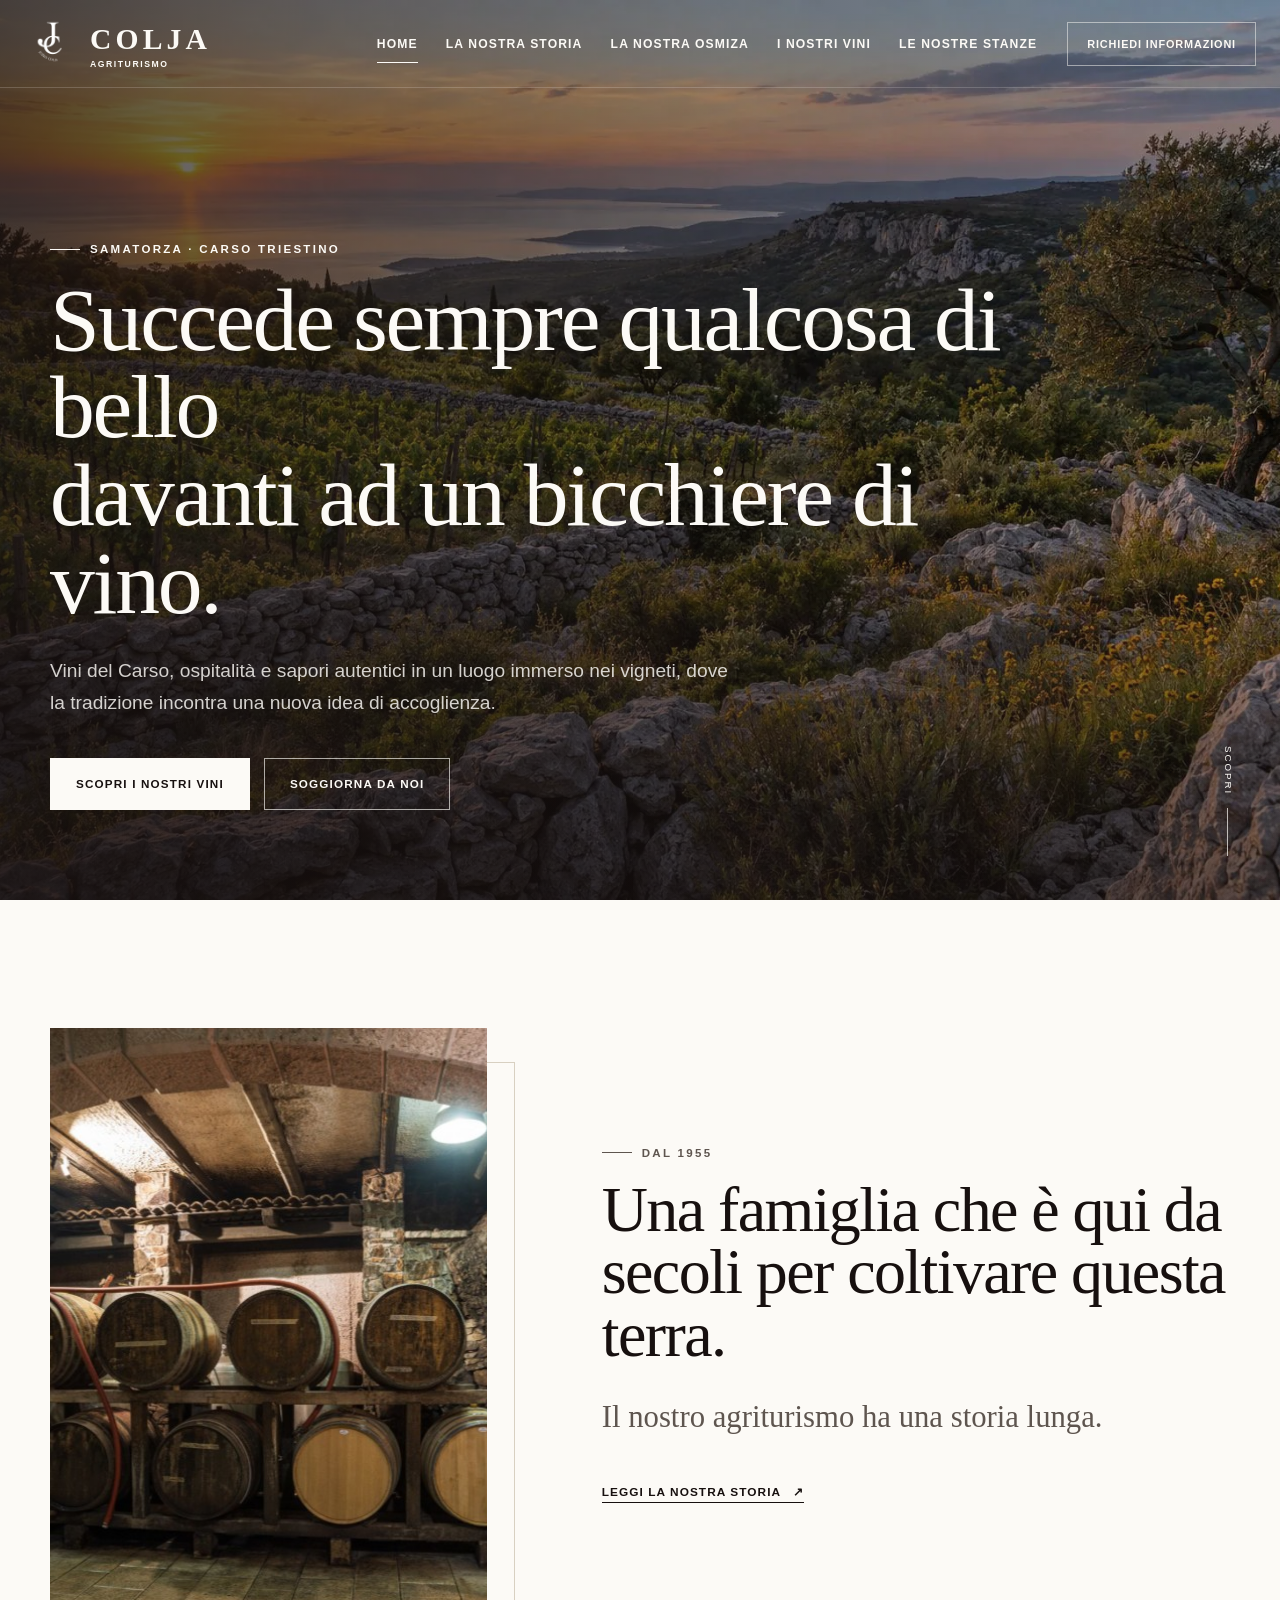
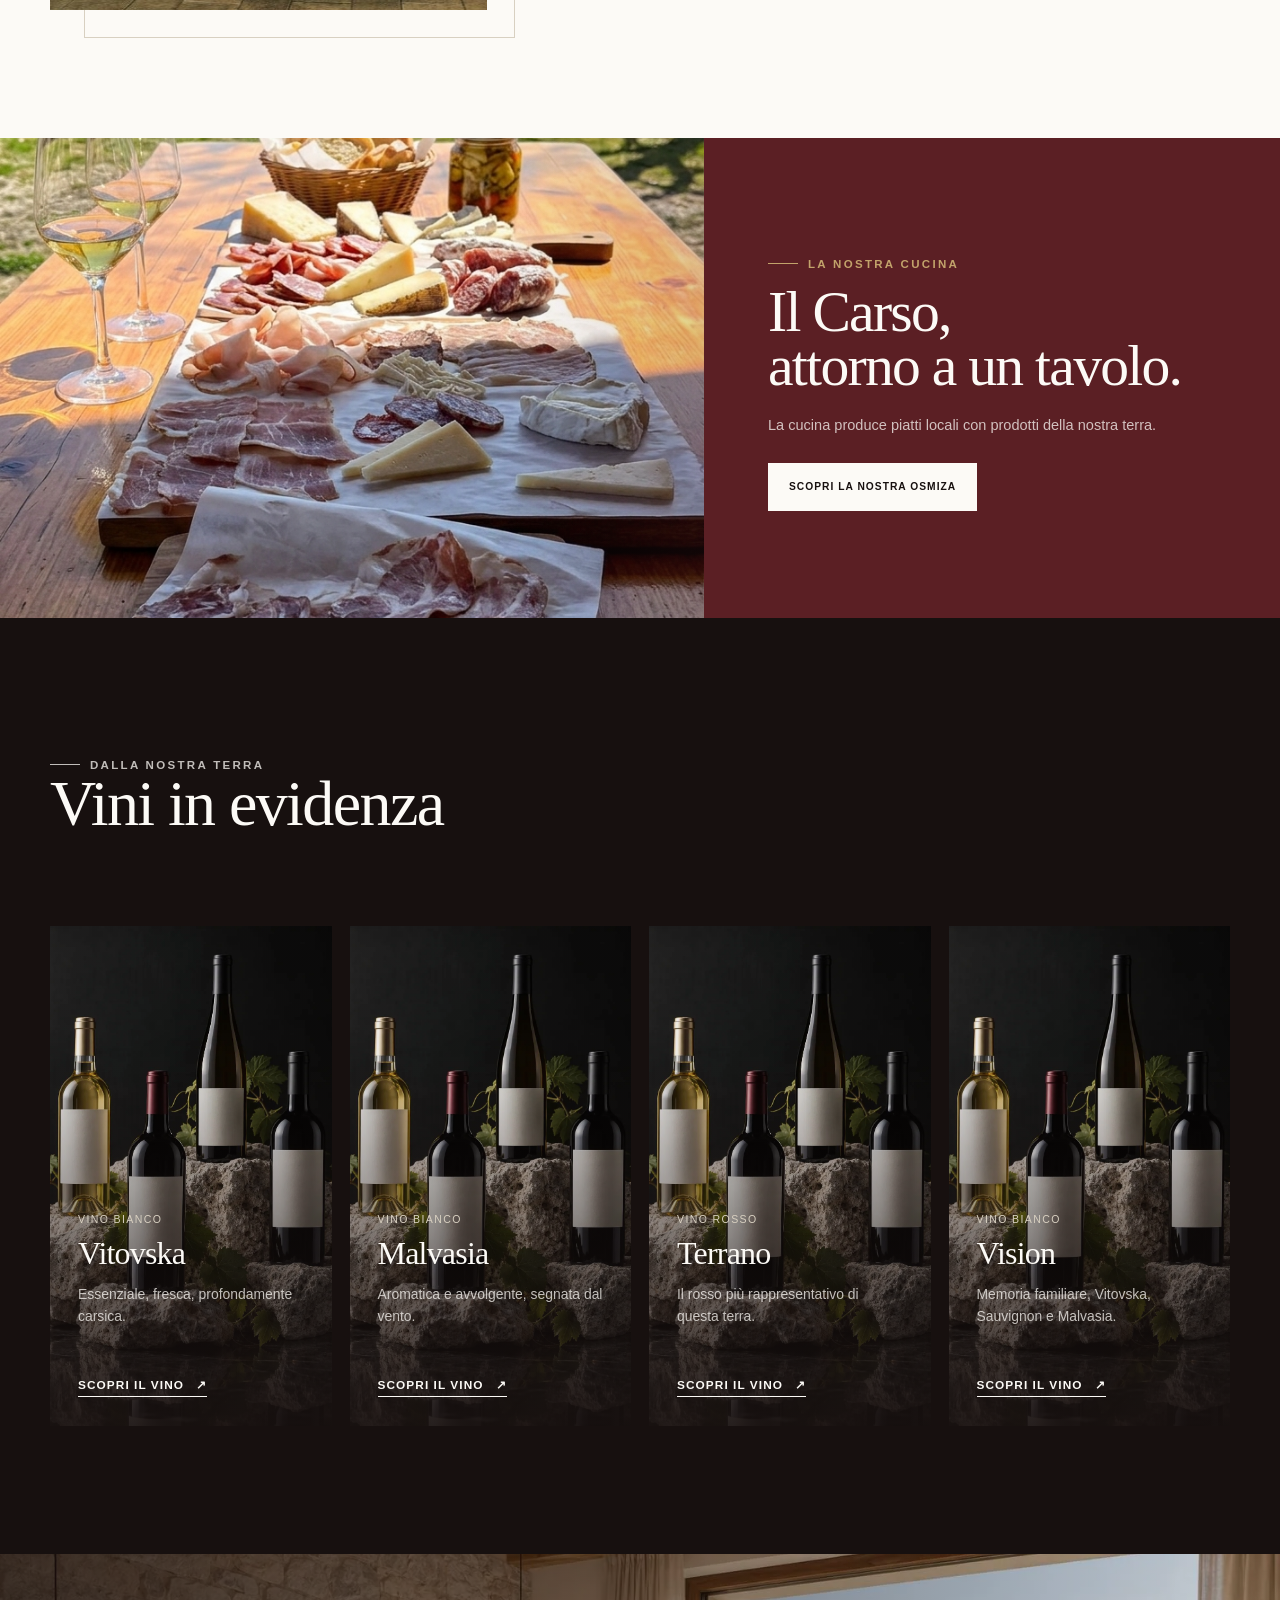
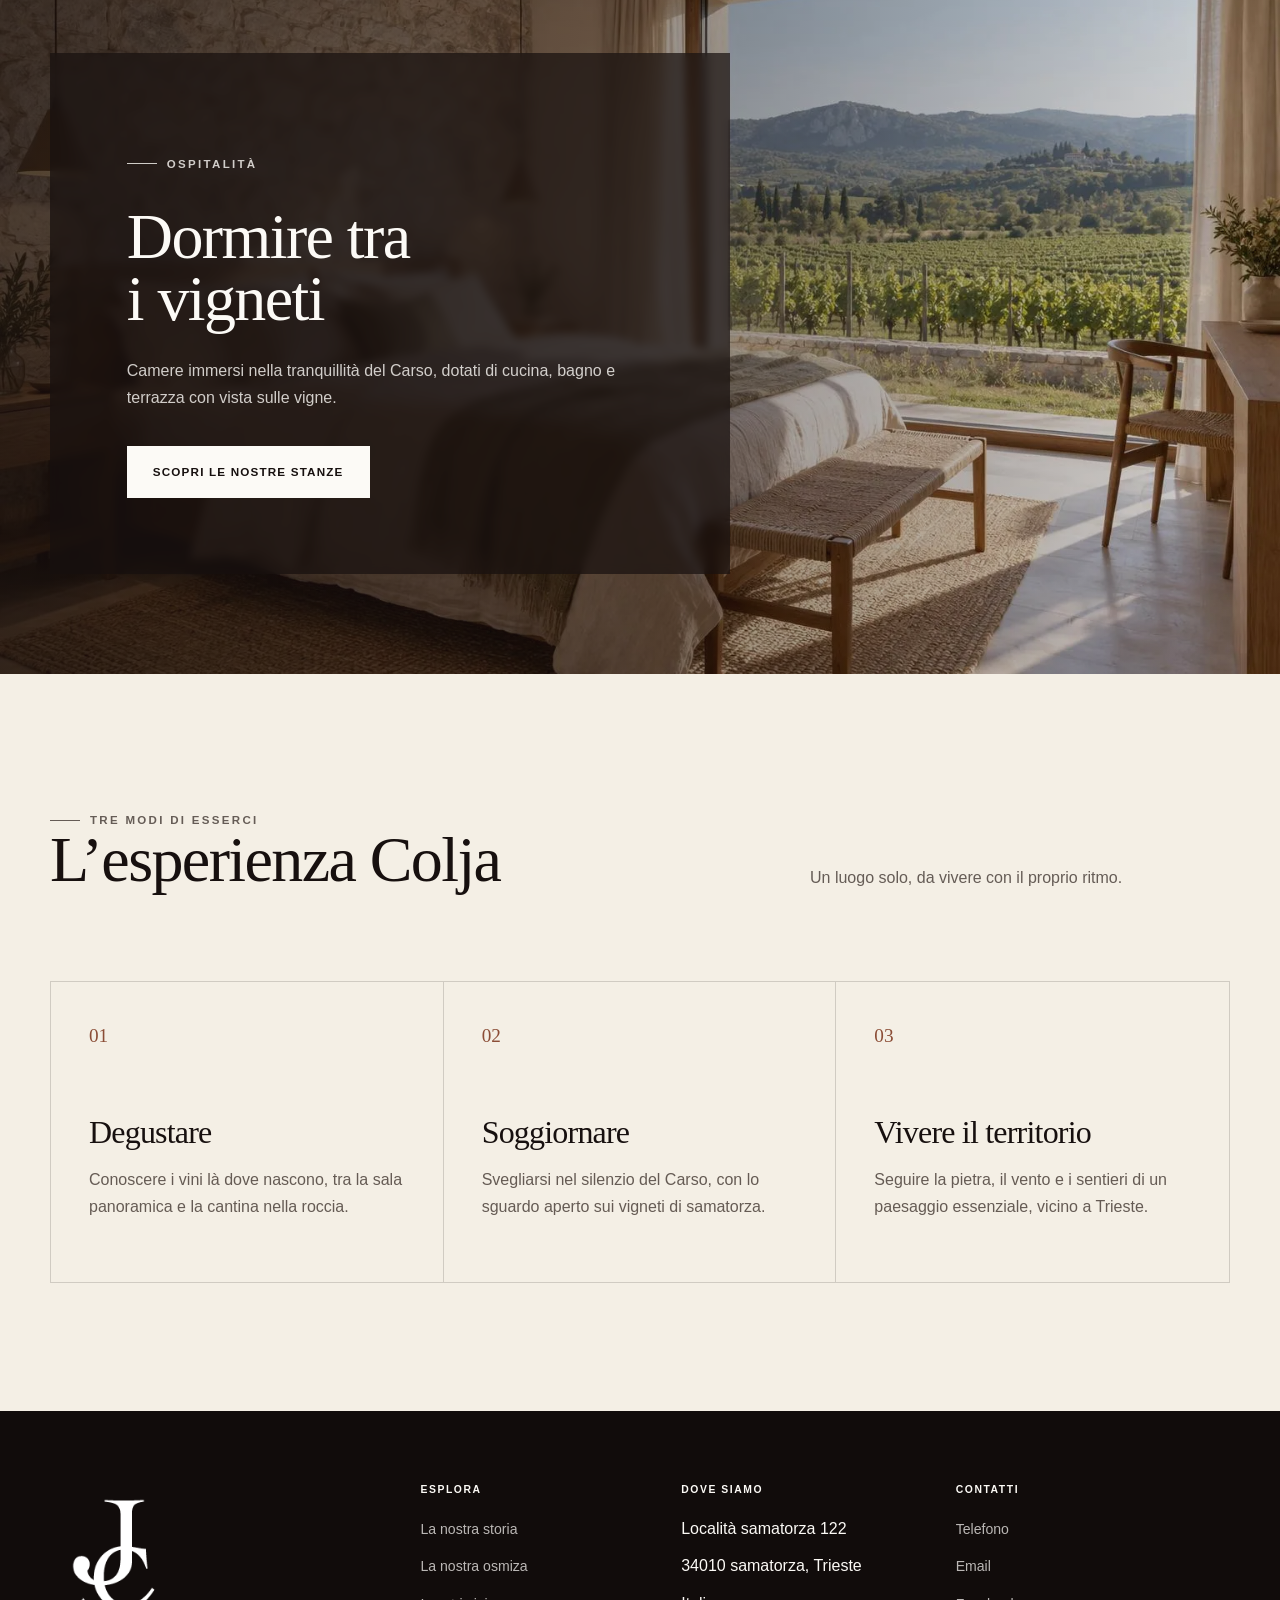
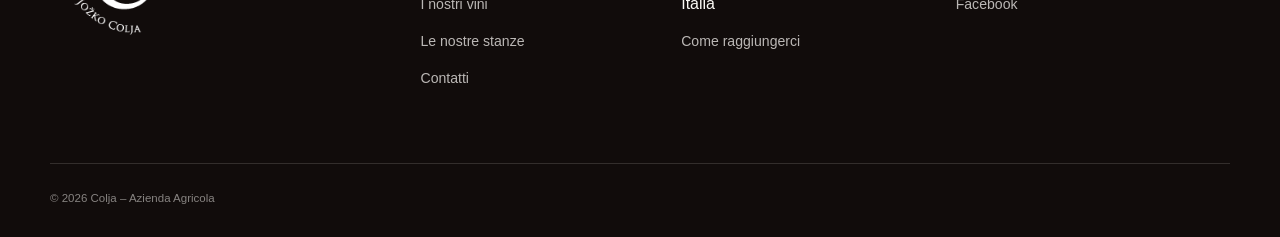
==== commit 863eeaf2: "Update index.html" ====
--- a/index.html
+++ b/index.html
@@ -268,7 +268,7 @@
       <div class="footer-brand">
 
         <a href="index.html" class="footer-logo" aria-label="Colja - Torna alla home">
-          <img src="assets/logo/Colja-logo.png" alt="Colja - Azienda Agricola">
+          <img src="assets/logo/colja-logo.png" alt="Colja - Azienda Agricola">
         </a>
 
       </div>
@@ -308,4 +308,4 @@
   <script src="js/main.js"></script>
 </body>
 
-</html>+</html>
